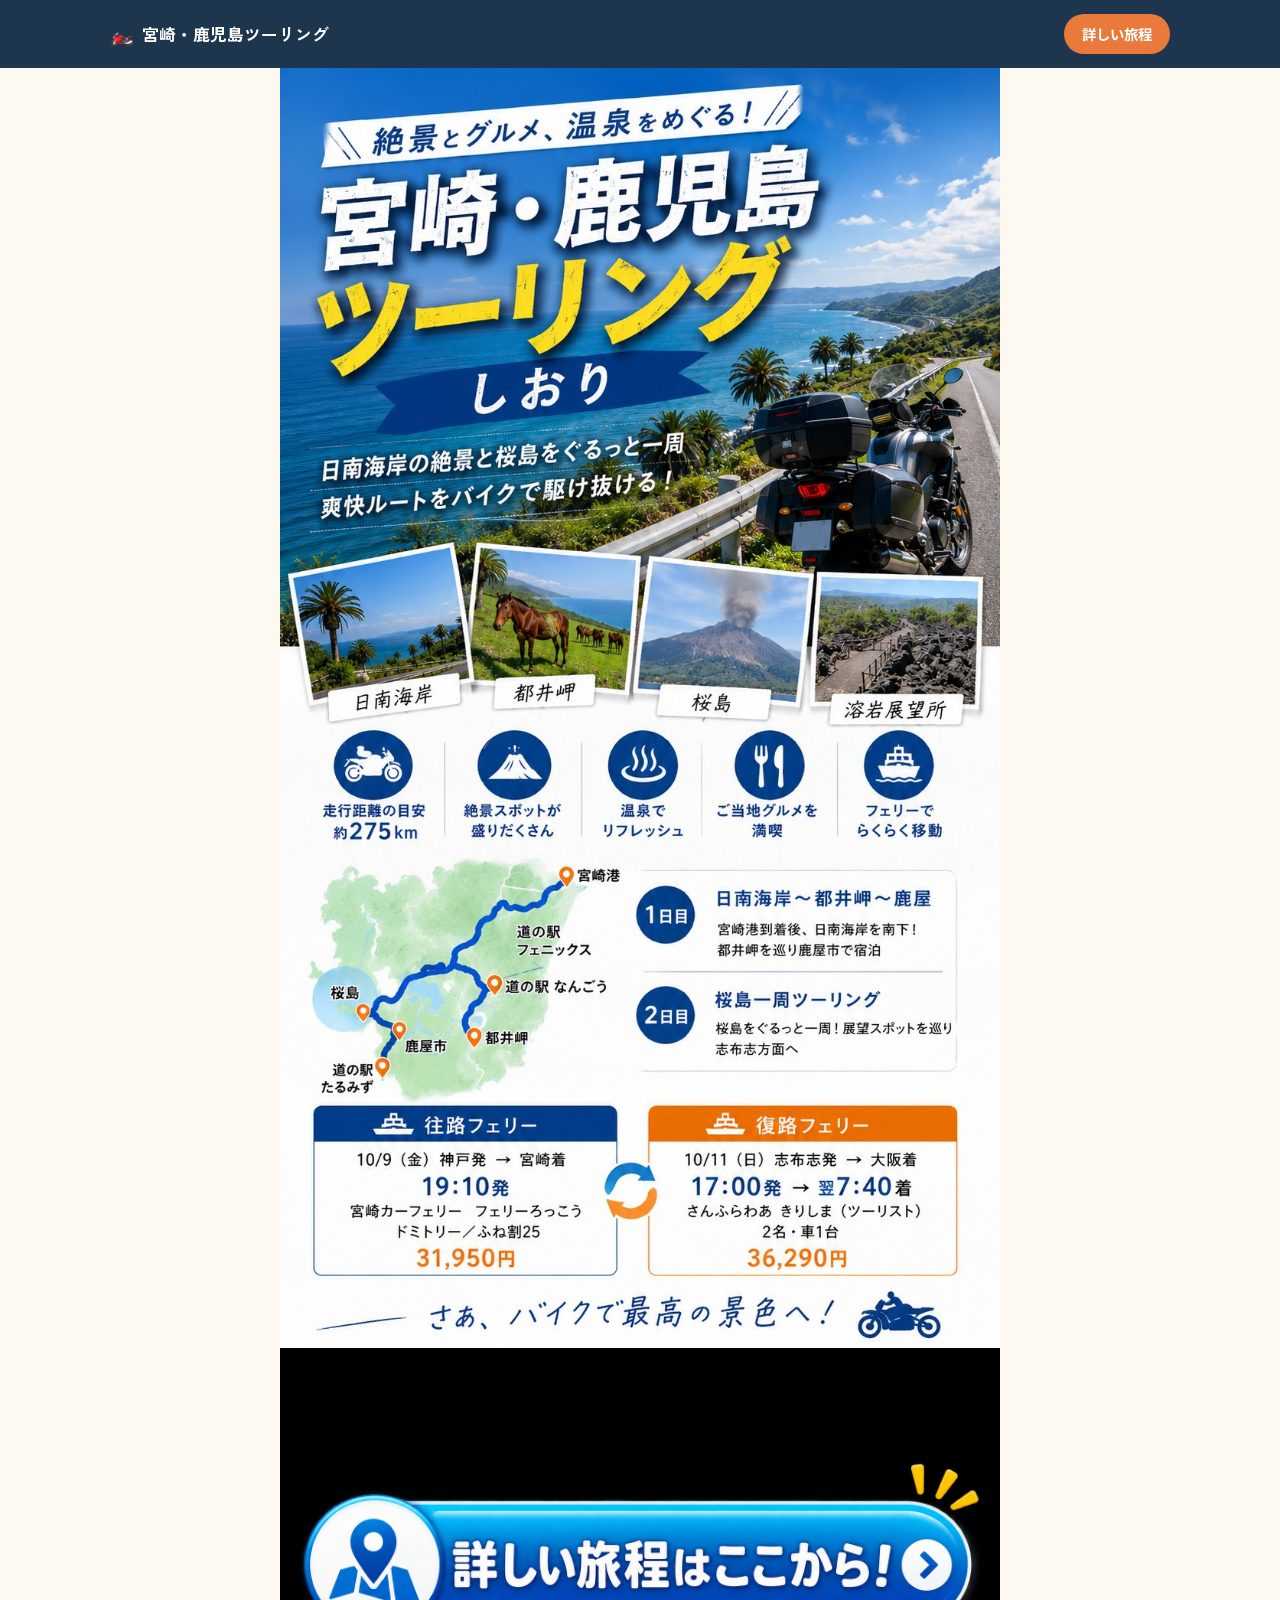
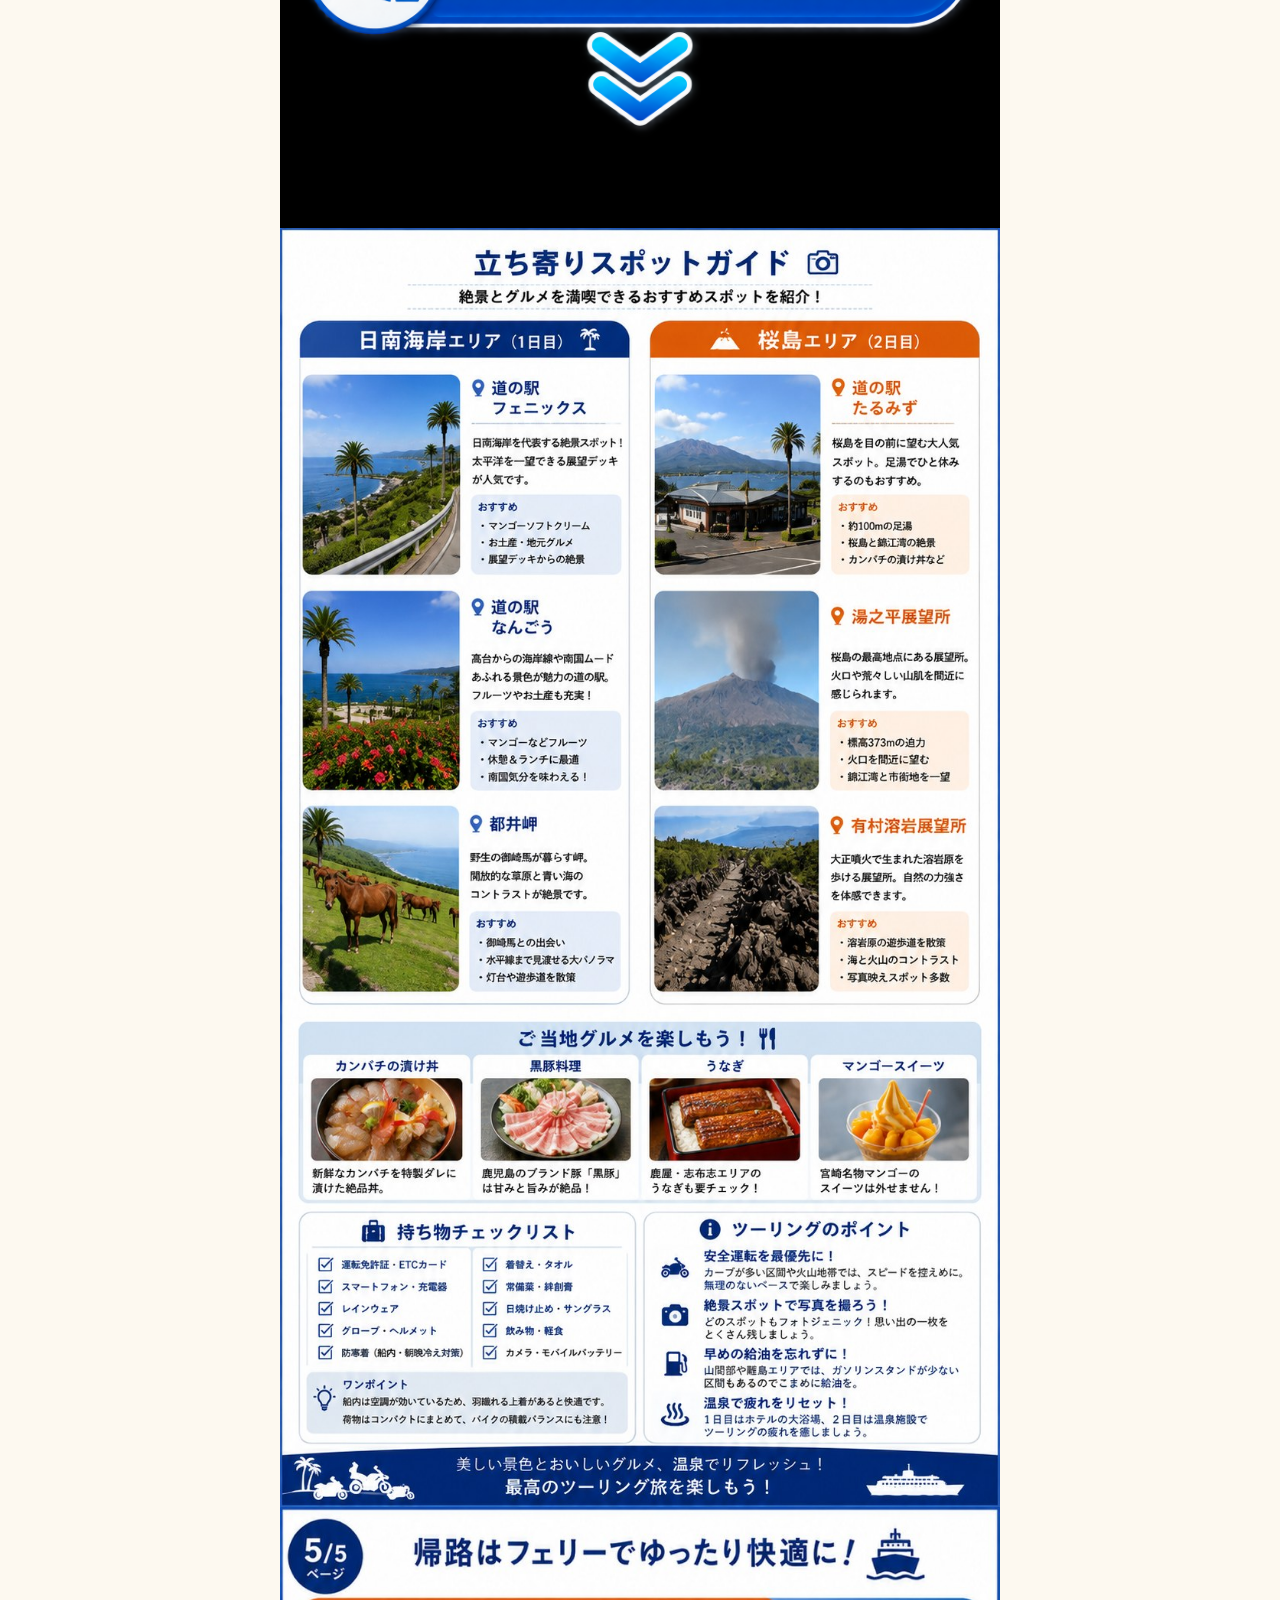
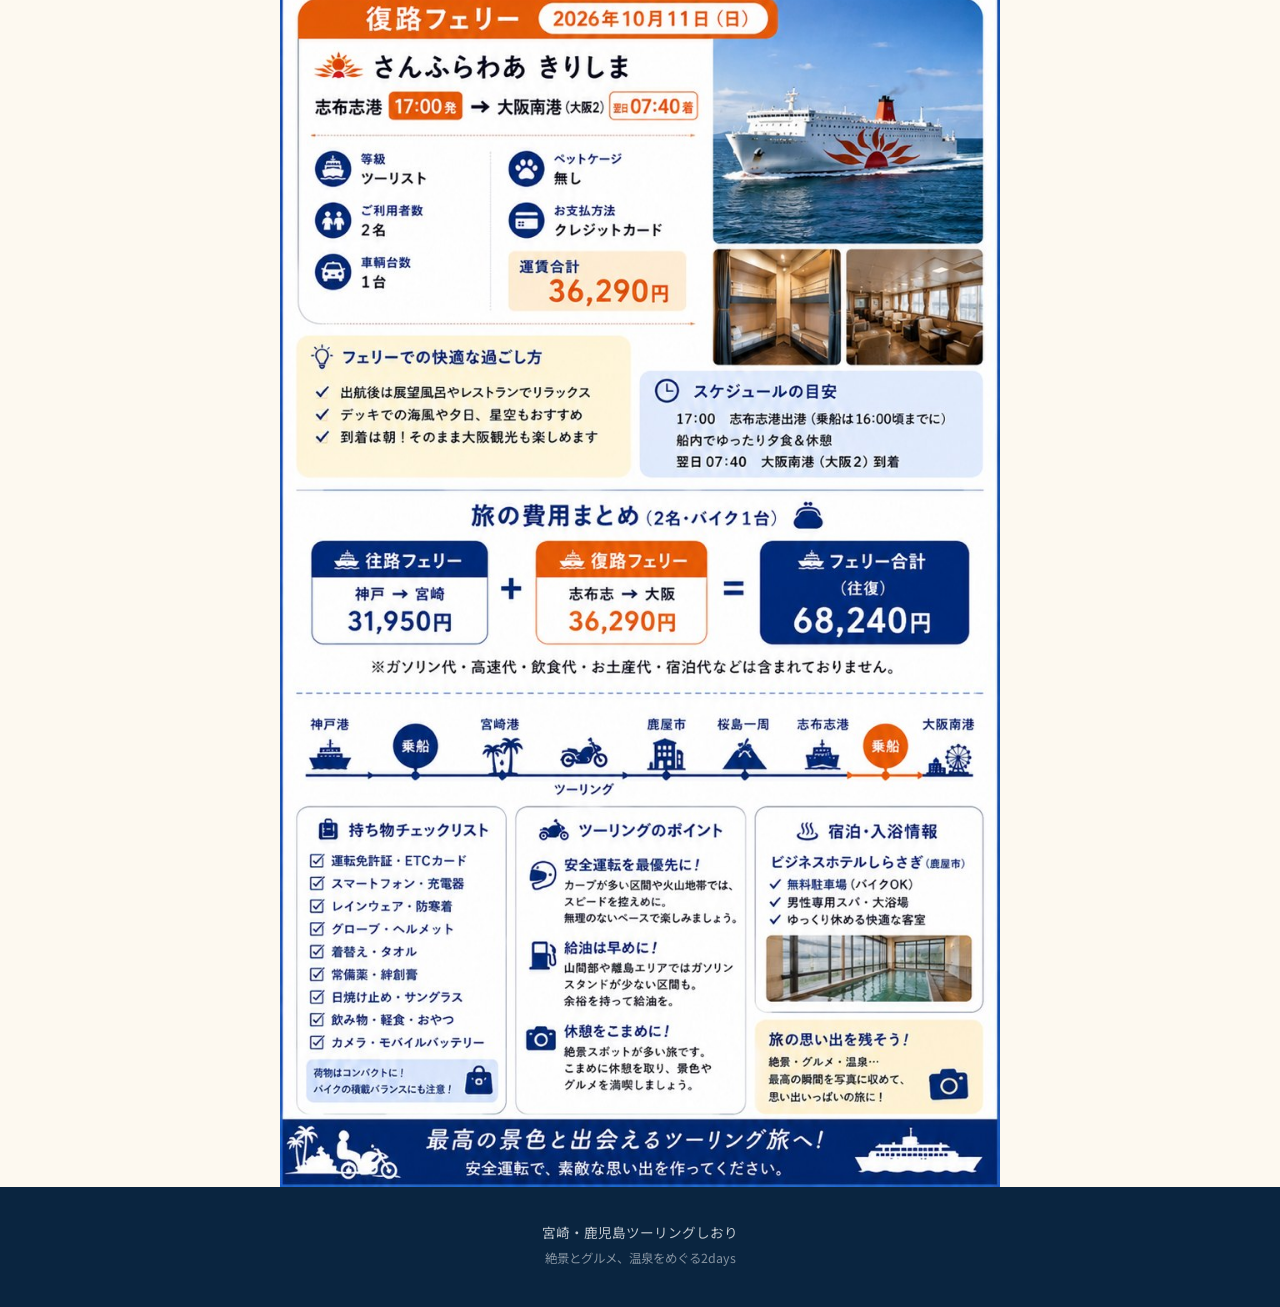
==== index.html @ f326c44a "宮崎・鹿児島ツーリングしおりLPサイトを追加 - index.html: しおり画像をそのまま使用したLPトップ + 詳しい旅程へのCTA - itinerary.html: 1日目/2日目の詳しい旅" ====
<!DOCTYPE html>
<html lang="ja">
<head>
<meta charset="UTF-8">
<meta name="viewport" content="width=device-width, initial-scale=1.0">
<title>宮崎・鹿児島ツーリングしおり｜絶景とグルメ、温泉をめぐる2days</title>
<meta name="description" content="日南海岸の絶景と桜島をぐるっと一周。宮崎・鹿児島バイクツーリングの2日間モデルコースしおり。">
<link href="https://fonts.googleapis.com/css2?family=Zen+Kaku+Gothic+New:wght@500;700;900&family=Noto+Sans+JP:wght@400;500;700&display=swap" rel="stylesheet">
<link rel="stylesheet" href="assets/css/style.css">
</head>
<body>

<header class="site-header" id="top">
  <div class="header-inner">
    <a class="logo" href="#top">
      <span class="logo-icon" aria-hidden="true">🏍️</span>
      宮崎・鹿児島ツーリング
    </a>
    <nav class="main-nav" id="main-nav">
      <a href="itinerary.html">詳しい旅程</a>
    </nav>
  </div>
</header>

<main class="lp-stack">
  <img class="lp-page" src="assets/img/lp-page1-hero.jpg" alt="絶景とグルメ、温泉をめぐる！宮崎・鹿児島ツーリングしおり。日南海岸の絶景と桜島をぐるっと一周、爽快ルートをバイクで駆け抜ける。走行距離の目安約275km、絶景スポット、温泉、ご当地グルメ、フェリー移動。1日目：日南海岸〜都井岬〜鹿屋、2日目：桜島一周ツーリング。往路フェリー10/9神戸発宮崎着、復路フェリー10/11志布志発大阪着。">

  <a class="cta-link" href="itinerary.html" aria-label="詳しい旅程はここから">
    <img class="lp-page cta-img" src="assets/img/cta-button.png" alt="詳しい旅程はここから！">
  </a>

  <img class="lp-page" src="assets/img/lp-page4-spotguide.jpg" alt="立ち寄りスポットガイド。日南海岸エリア（1日目）：道の駅フェニックス、道の駅なんごう、都井岬。桜島エリア（2日目）：道の駅たるみず、湯之平展望所、有村溶岩展望所。ご当地グルメ：カンパチの漬け丼、黒豚料理、うなぎ、マンゴースイーツ。">

  <img class="lp-page" src="assets/img/lp-page5-ferry.jpg" alt="帰路はフェリーでゆったり快適に。復路フェリー：さんふらわあきりしま、志布志港17:00発、大阪南港翌7:40着、運賃36,290円。旅の費用まとめ：往路フェリー31,950円＋復路フェリー36,290円＝フェリー合計68,240円。持ち物チェックリスト、ツーリングのポイント、宿泊・入浴情報。最高の景色と出会えるツーリング旅へ。">
</main>

<footer class="site-footer">
  <p>宮崎・鹿児島ツーリングしおり</p>
  <p class="footer-sub">絶景とグルメ、温泉をめぐる2days</p>
</footer>

<a href="#top" class="to-top" id="to-top" aria-label="ページトップへ戻る">↑</a>

<script src="assets/js/main.js"></script>
</body>
</html>
---- assets/css/style.css ----
/* =========================================================
   宮崎・鹿児島ツーリングしおり — shared styles
   (index.html: image LP / itinerary.html: blog-style detail)
   ========================================================= */

:root {
  --navy: #12395c;
  --navy-dark: #0a2540;
  --blue: #2f6fb0;
  --blue-light: #eaf3fb;
  --orange: #ea7a3c;
  --orange-dark: #d9631f;
  --yellow: #f6d24d;
  --cream: #fdf9f0;
  --white: #ffffff;
  --text: #24303d;
  --text-light: #6b7688;
  --radius: 16px;
  --shadow: 0 10px 30px rgba(18, 57, 92, 0.12);
  --font-display: "Zen Kaku Gothic New", "Noto Sans JP", sans-serif;
  --font-body: "Noto Sans JP", "Zen Kaku Gothic New", sans-serif;
}

* { box-sizing: border-box; }

html { scroll-behavior: smooth; }

body {
  margin: 0;
  font-family: var(--font-body);
  color: var(--text);
  background: var(--cream);
  line-height: 1.7;
  overflow-x: hidden;
}

img, svg { max-width: 100%; display: block; }

a { color: inherit; text-decoration: none; }

ul { margin: 0; padding: 0; list-style: none; }

h1, h2, h3 { font-family: var(--font-display); margin: 0; }

.section-inner {
  max-width: 900px;
  margin: 0 auto;
  padding: 0 20px;
}

/* ---------- Header ---------- */
.site-header {
  position: sticky;
  top: 0;
  z-index: 100;
  background: rgba(10, 37, 64, 0.92);
  backdrop-filter: blur(6px);
  color: var(--white);
}

.header-inner {
  max-width: 1100px;
  margin: 0 auto;
  padding: 14px 20px;
  display: flex;
  align-items: center;
  justify-content: space-between;
}

.logo {
  font-family: var(--font-display);
  font-weight: 700;
  font-size: 1.05rem;
  display: flex;
  align-items: center;
  gap: 8px;
  color: var(--white);
}

.logo-icon { font-size: 1.2rem; }

.main-nav {
  display: flex;
  gap: 24px;
}

.main-nav a {
  font-size: 0.9rem;
  font-weight: 700;
  color: var(--white);
  background: var(--orange);
  padding: 8px 18px;
  border-radius: 999px;
  transition: transform .2s, box-shadow .2s;
}

.main-nav a:hover { transform: translateY(-1px); box-shadow: 0 6px 14px rgba(234,122,60,0.4); }

/* ---------- Image LP stack (index.html) ---------- */
.lp-stack {
  max-width: 720px;
  margin: 0 auto;
  background: var(--navy-dark);
}

.lp-page {
  width: 100%;
  height: auto;
}

.cta-link {
  display: block;
  background: #000;
}

.cta-img {
  transition: transform .2s, filter .2s;
}

.cta-link:hover .cta-img {
  transform: scale(1.015);
  filter: brightness(1.06);
}

/* ---------- Footer ---------- */
.site-footer {
  background: var(--navy-dark);
  color: rgba(255,255,255,0.75);
  text-align: center;
  padding: 34px 20px;
  font-size: 0.85rem;
}

.site-footer p { margin: 0 0 4px; }
.footer-sub { color: rgba(255,255,255,0.5); font-size: 0.78rem; }

/* ---------- To top ---------- */
.to-top {
  position: fixed;
  right: 20px;
  bottom: 20px;
  width: 46px;
  height: 46px;
  background: var(--orange);
  color: var(--white);
  border-radius: 50%;
  display: flex;
  align-items: center;
  justify-content: center;
  font-size: 1.2rem;
  box-shadow: 0 8px 20px rgba(0,0,0,0.25);
  opacity: 0;
  pointer-events: none;
  transition: opacity .25s, transform .25s;
  z-index: 90;
}

.to-top.visible { opacity: 1; pointer-events: auto; }
.to-top:hover { transform: translateY(-3px); }

/* =========================================================
   itinerary.html — blog-style detailed itinerary
   ========================================================= */

.article-head {
  background: linear-gradient(180deg, #0a2540 0%, #14406b 100%);
  color: var(--white);
  padding: 48px 20px 40px;
  text-align: center;
}

.back-link {
  display: inline-flex;
  align-items: center;
  gap: 6px;
  font-size: 0.85rem;
  color: rgba(255,255,255,0.8);
  margin-bottom: 18px;
}

.back-link:hover { color: var(--yellow); }

.article-eyebrow {
  display: inline-block;
  background: var(--white);
  color: var(--navy);
  font-weight: 700;
  font-size: 0.85rem;
  padding: 6px 18px;
  border-radius: 999px;
  margin-bottom: 18px;
}

.article-title {
  font-size: clamp(1.6rem, 5vw, 2.4rem);
  font-weight: 900;
  line-height: 1.4;
  margin-bottom: 14px;
}

.article-title .accent { color: var(--yellow); }

.article-lead {
  max-width: 560px;
  margin: 0 auto;
  color: rgba(255,255,255,0.88);
  font-size: 0.98rem;
}

.toc {
  max-width: 560px;
  margin: -26px auto 0;
  background: var(--white);
  border-radius: var(--radius);
  box-shadow: var(--shadow);
  padding: 18px 24px;
  display: flex;
  gap: 12px;
  position: relative;
  z-index: 2;
}

.toc a {
  flex: 1;
  text-align: center;
  font-weight: 700;
  font-size: 0.9rem;
  color: var(--navy);
  padding: 10px 8px;
  border-radius: 10px;
  background: var(--blue-light);
}

.toc a:nth-child(2) { background: #fdf0e4; color: var(--orange-dark); }
.toc a:hover { filter: brightness(0.97); }

/* Day detail sections */
.day-detail { background: var(--white); padding: 64px 0 56px; }
.day-detail-alt { background: var(--blue-light); }

.day-detail-head {
  display: flex;
  align-items: center;
  gap: 20px;
  margin-bottom: 28px;
}

.day-num {
  flex: 0 0 auto;
  background: var(--navy);
  color: var(--white);
  font-family: var(--font-display);
  font-weight: 900;
  font-size: 1.3rem;
  width: 84px;
  height: 84px;
  border-radius: 50%;
  display: flex;
  align-items: center;
  justify-content: center;
}

.day-num-alt { background: var(--orange); }

.day-detail-head h2 { font-size: clamp(1.3rem, 4vw, 1.8rem); color: var(--navy); }
.day-sub { margin: 6px 0 0; color: var(--text-light); font-size: 0.95rem; }

.stat-bar {
  display: flex;
  flex-wrap: wrap;
  gap: 12px 28px;
  background: var(--navy);
  color: var(--white);
  padding: 14px 22px;
  border-radius: 12px;
  font-size: 0.88rem;
  font-weight: 500;
  margin-bottom: 40px;
}

.stat-bar-alt { background: var(--orange-dark); }

/* Timeline */
.timeline {
  position: relative;
  margin: 0 0 36px;
  padding-left: 0;
}

.tl-item {
  display: grid;
  grid-template-columns: 110px 1fr;
  gap: 20px;
  position: relative;
  padding-bottom: 34px;
}

.tl-item::before {
  content: "";
  position: absolute;
  left: 55px;
  top: 44px;
  bottom: -6px;
  width: 2px;
  background: repeating-linear-gradient(to bottom, var(--blue) 0 6px, transparent 6px 12px);
}

.tl-item:last-child::before { display: none; }

.day-detail-alt .tl-item::before { background: repeating-linear-gradient(to bottom, var(--orange) 0 6px, transparent 6px 12px); }

.tl-marker {
  width: 110px;
  height: 44px;
  border-radius: 999px;
  background: var(--blue);
  color: var(--white);
  font-weight: 700;
  font-size: 0.82rem;
  display: flex;
  flex-direction: column;
  align-items: center;
  justify-content: center;
  line-height: 1.2;
  text-align: center;
  z-index: 1;
}

.tl-marker small { font-weight: 500; font-size: 0.68rem; opacity: 0.9; }

.tl-marker-alt { background: var(--orange); }

.tl-start .tl-marker { background: var(--navy); }
.tl-goal .tl-marker { background: var(--navy-dark); }

.tl-content {
  background: var(--cream);
  border-radius: var(--radius);
  padding: 20px 22px;
}

.day-detail-alt .tl-content { background: var(--white); }

.tl-content h3 {
  font-size: 1.1rem;
  color: var(--navy);
  margin-bottom: 8px;
  display: flex;
  align-items: center;
  gap: 10px;
  flex-wrap: wrap;
}

.tl-content p { margin: 0 0 4px; font-size: 0.92rem; color: var(--text); }

.goal-tag {
  background: var(--orange);
  color: var(--white);
  font-size: 0.68rem;
  font-weight: 700;
  padding: 3px 10px;
  border-radius: 999px;
}

.goal-tag-alt { background: var(--navy); }

.point-box {
  margin-top: 14px;
  background: #fdf3d9;
  border-radius: 12px;
  padding: 14px 18px;
}

.point-box-alt { background: #dceaf7; }

.point-title {
  font-weight: 700;
  font-size: 0.85rem;
  color: var(--navy);
  margin: 0 0 8px !important;
}

.point-box ul { display: flex; flex-direction: column; gap: 5px; }

.point-box li {
  font-size: 0.86rem;
  color: var(--text);
  padding-left: 18px;
  position: relative;
}

.point-box li::before {
  content: "・";
  position: absolute;
  left: 0;
  color: var(--orange-dark);
  font-weight: 700;
}

/* Advice box */
.advice-box {
  background: var(--navy);
  color: var(--white);
  border-radius: var(--radius);
  padding: 22px 26px;
  margin-bottom: 36px;
}

.advice-box p { margin: 0 0 6px; font-weight: 500; font-size: 0.95rem; }
.advice-box p:last-child { margin-bottom: 0; }
.advice-title { font-weight: 700 !important; margin-bottom: 10px !important; font-size: 1rem !important; }

.advice-box-alt { background: var(--orange-dark); }

/* Hotel card */
.hotel-card {
  background: linear-gradient(135deg, #0f3352, #1c4a73);
  color: var(--white);
  border-radius: var(--radius);
  padding: 28px 26px;
  margin-bottom: 30px;
}

.hotel-label {
  display: inline-block;
  background: var(--yellow);
  color: var(--navy);
  font-weight: 700;
  font-size: 0.8rem;
  padding: 4px 14px;
  border-radius: 999px;
  margin-bottom: 12px;
}

.hotel-name { font-size: 1.25rem; margin-bottom: 20px; }

.hotel-features {
  display: grid;
  grid-template-columns: repeat(3, 1fr);
  gap: 20px;
}

.hotel-features li { display: flex; gap: 12px; align-items: flex-start; }

.hf-icon {
  flex: 0 0 auto;
  width: 40px;
  height: 40px;
  background: rgba(255,255,255,0.15);
  border-radius: 50%;
  display: flex;
  align-items: center;
  justify-content: center;
  font-size: 1.1rem;
}

.hotel-features strong { display: block; font-size: 0.92rem; margin-bottom: 4px; }
.hotel-features p { margin: 0; font-size: 0.82rem; color: rgba(255,255,255,0.8); }

/* Food box */
.food-box {
  background: #fdf3d9;
  border-radius: var(--radius);
  padding: 24px 26px;
}

.food-box-alt { background: var(--white); border: 1px solid #dce6f0; }

.food-title { font-weight: 700; color: var(--navy); margin-bottom: 10px; font-size: 1rem; }
.food-box p { margin: 0 0 14px; font-size: 0.92rem; }

.food-tags { display: flex; gap: 10px; flex-wrap: wrap; }

.food-tags span {
  background: var(--orange);
  color: var(--white);
  font-weight: 700;
  font-size: 0.85rem;
  padding: 6px 18px;
  border-radius: 999px;
}

.advice-list { display: flex; flex-direction: column; gap: 8px; }
.advice-list li {
  font-size: 0.9rem;
  padding-left: 18px;
  position: relative;
}
.advice-list li::before {
  content: "✔";
  position: absolute;
  left: 0;
  color: var(--orange-dark);
}

/* Loop info (Day2) */
.loop-info {
  display: flex;
  align-items: center;
  gap: 30px;
  background: var(--white);
  border-radius: var(--radius);
  padding: 26px;
  margin-bottom: 30px;
  flex-wrap: wrap;
  justify-content: center;
}

.loop-svg-wrap { flex: 0 0 auto; width: 200px; }
.loop-svg { width: 100%; }

.loop-circle {
  fill: none;
  stroke: var(--orange);
  stroke-width: 4;
  stroke-dasharray: 2 12;
  stroke-linecap: round;
}

.loop-center-label { font-size: 20px; font-weight: 900; fill: var(--navy); font-family: var(--font-display); }
.loop-center-sub { font-size: 11px; fill: var(--text-light); }

.loop-text { flex: 1 1 220px; }
.loop-heading { font-weight: 700; color: var(--navy); font-size: 1.05rem; margin: 0 0 8px; }
.loop-text p:last-child { margin: 0; color: var(--text-light); font-size: 0.9rem; }

.article-foot-cta {
  text-align: center;
  padding: 48px 20px;
  background: var(--navy-dark);
}

.article-foot-cta a {
  display: inline-block;
  background: var(--orange);
  color: var(--white);
  font-weight: 700;
  padding: 14px 34px;
  border-radius: 999px;
  font-size: 0.95rem;
}

.article-foot-cta a:hover { filter: brightness(1.06); }

/* =========================================================
   Responsive
   ========================================================= */
@media (max-width: 720px) {
  .hotel-features { grid-template-columns: 1fr; }
  .toc { flex-direction: column; margin: -20px 16px 0; }

  .tl-item { grid-template-columns: 90px 1fr; gap: 12px; }
  .tl-marker { width: 90px; height: 40px; font-size: 0.74rem; }
  .tl-item::before { left: 45px; }

  .day-detail-head { align-items: flex-start; }
  .day-num { width: 64px; height: 64px; font-size: 1rem; }
}

@media (max-width: 480px) {
  .stat-bar { flex-direction: column; gap: 8px; }
}
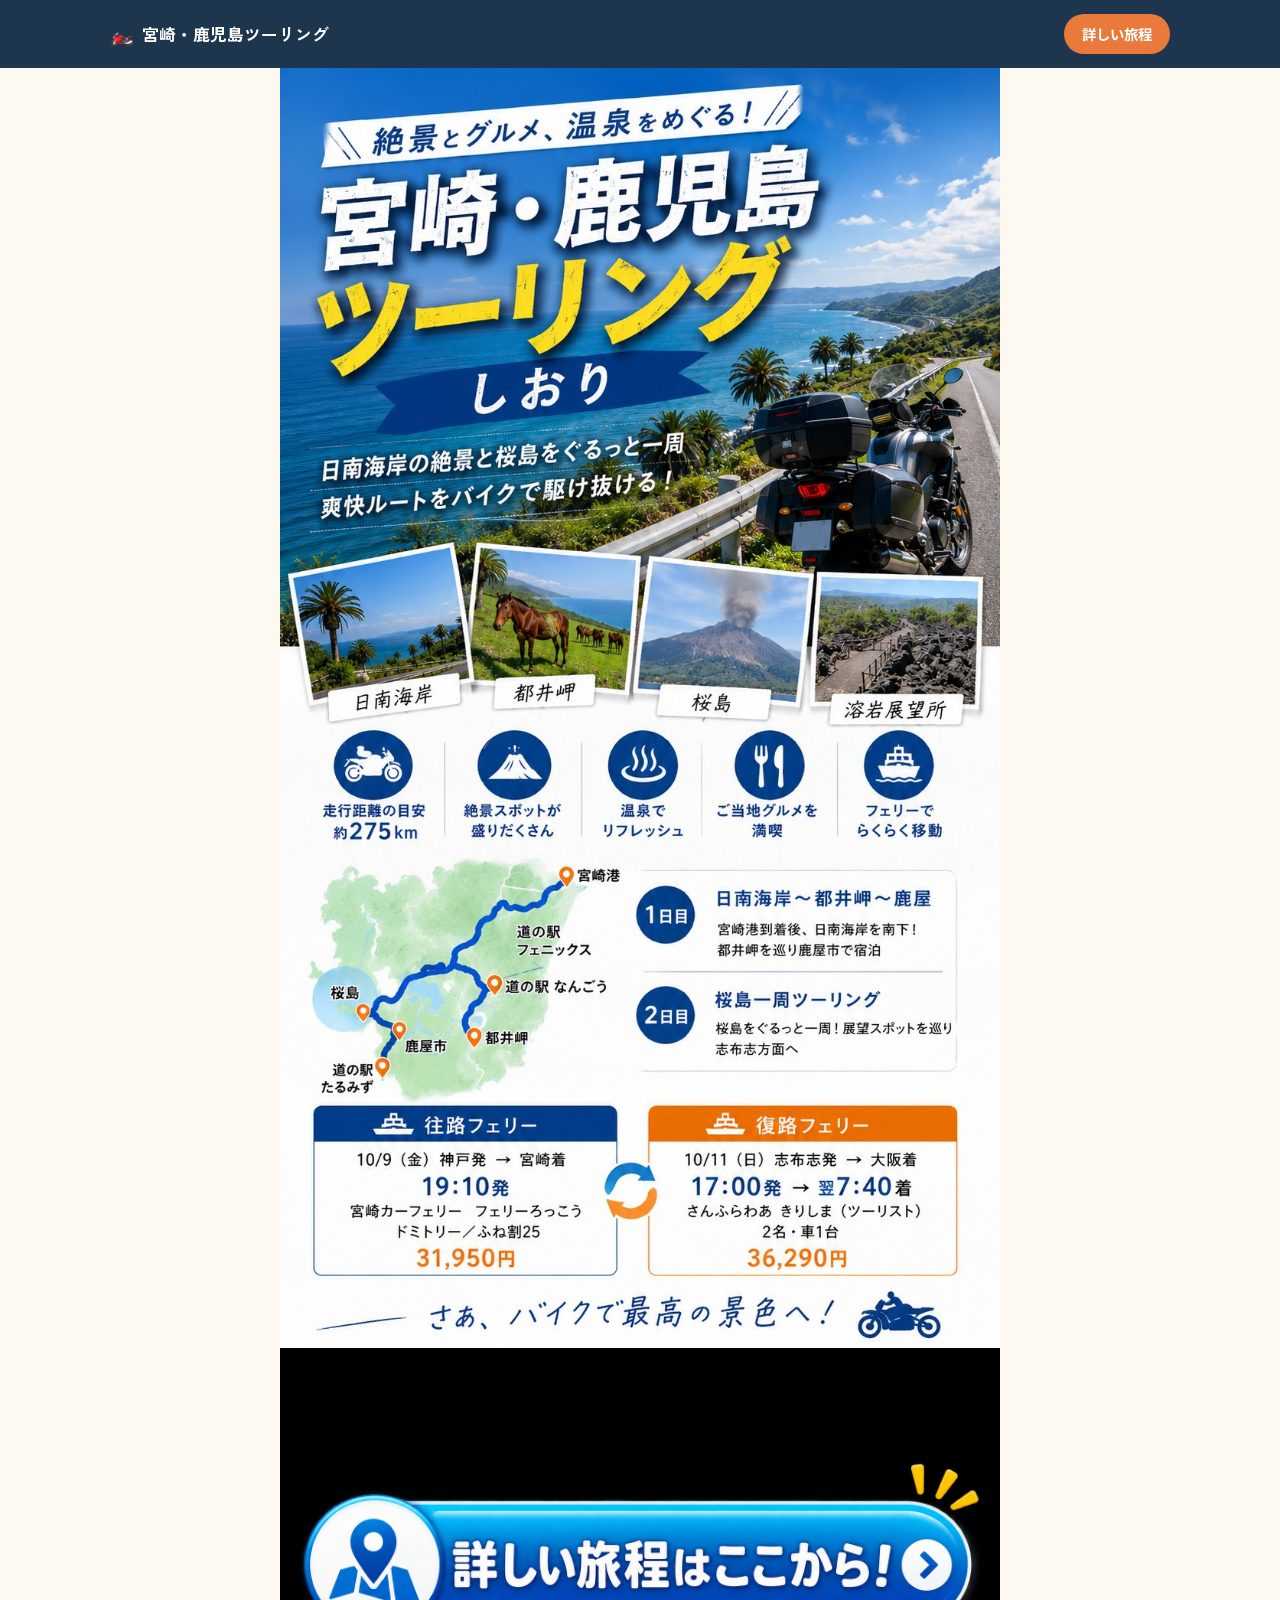
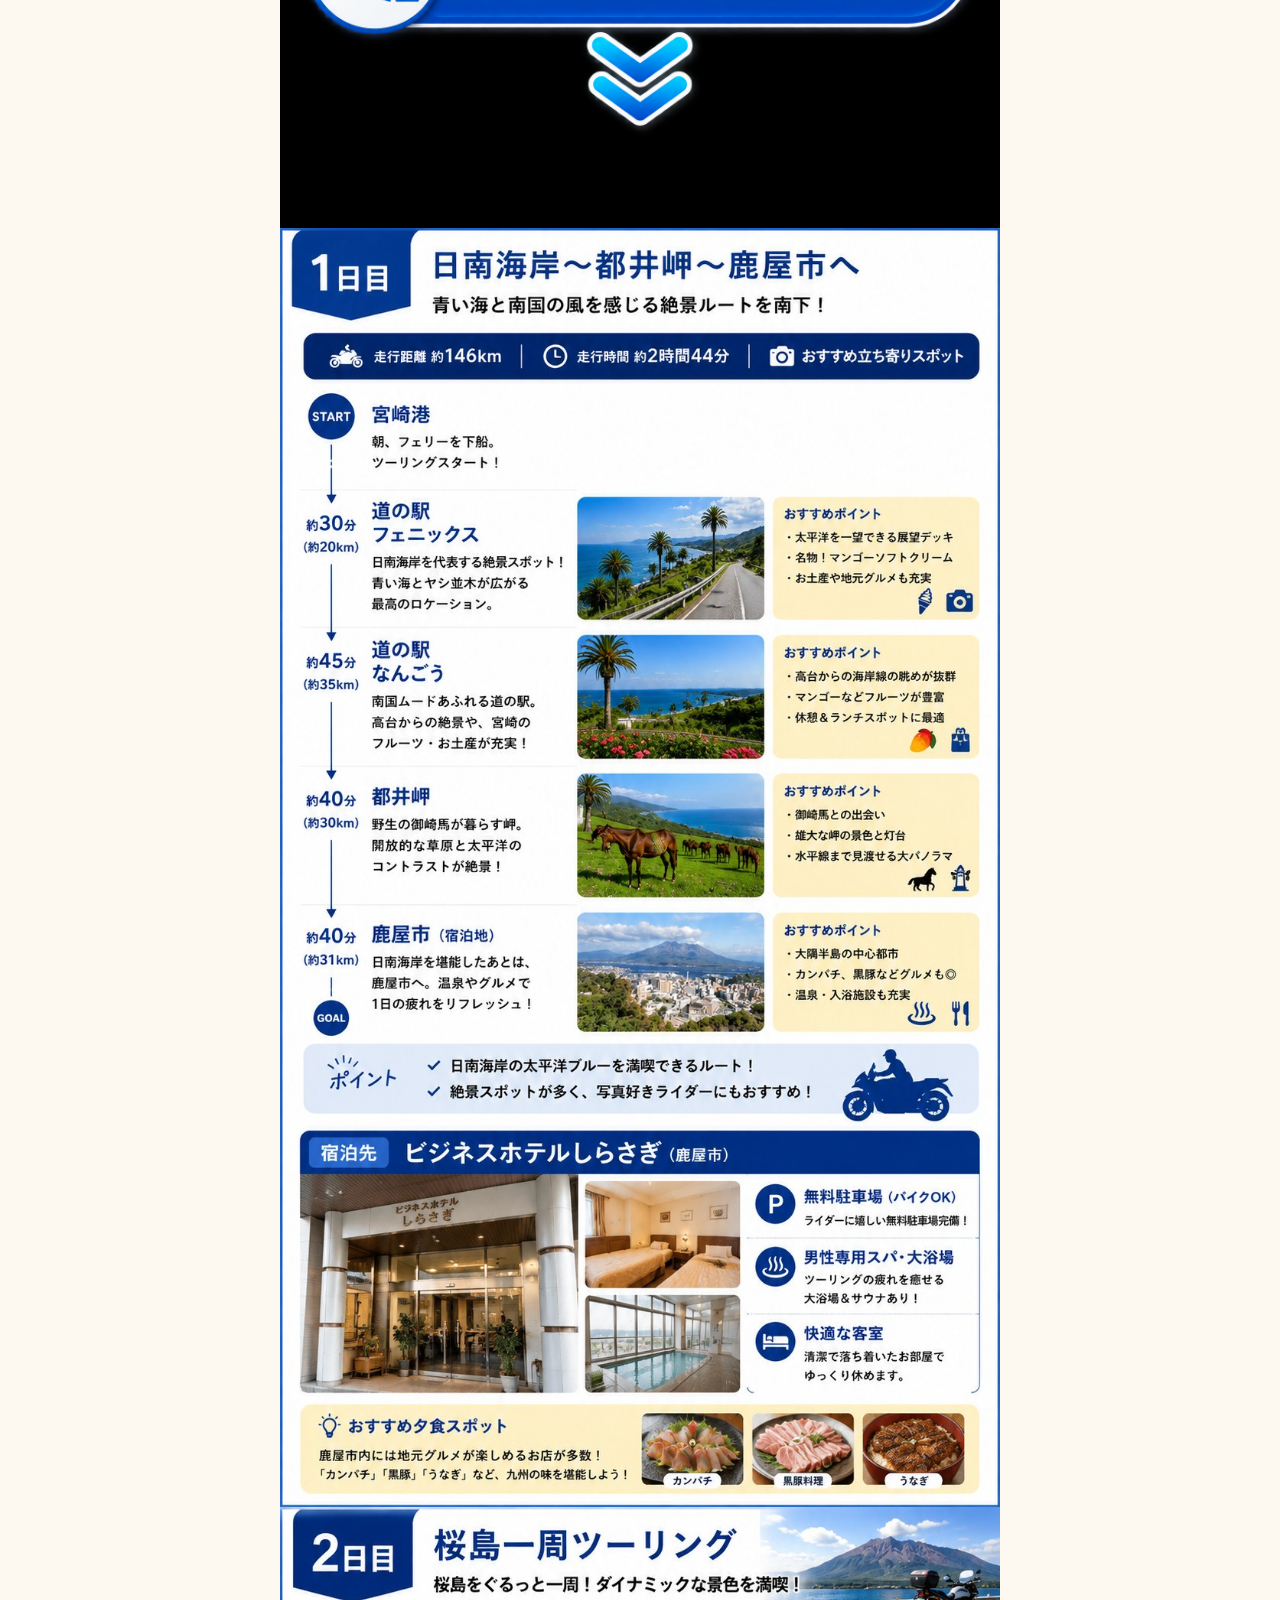
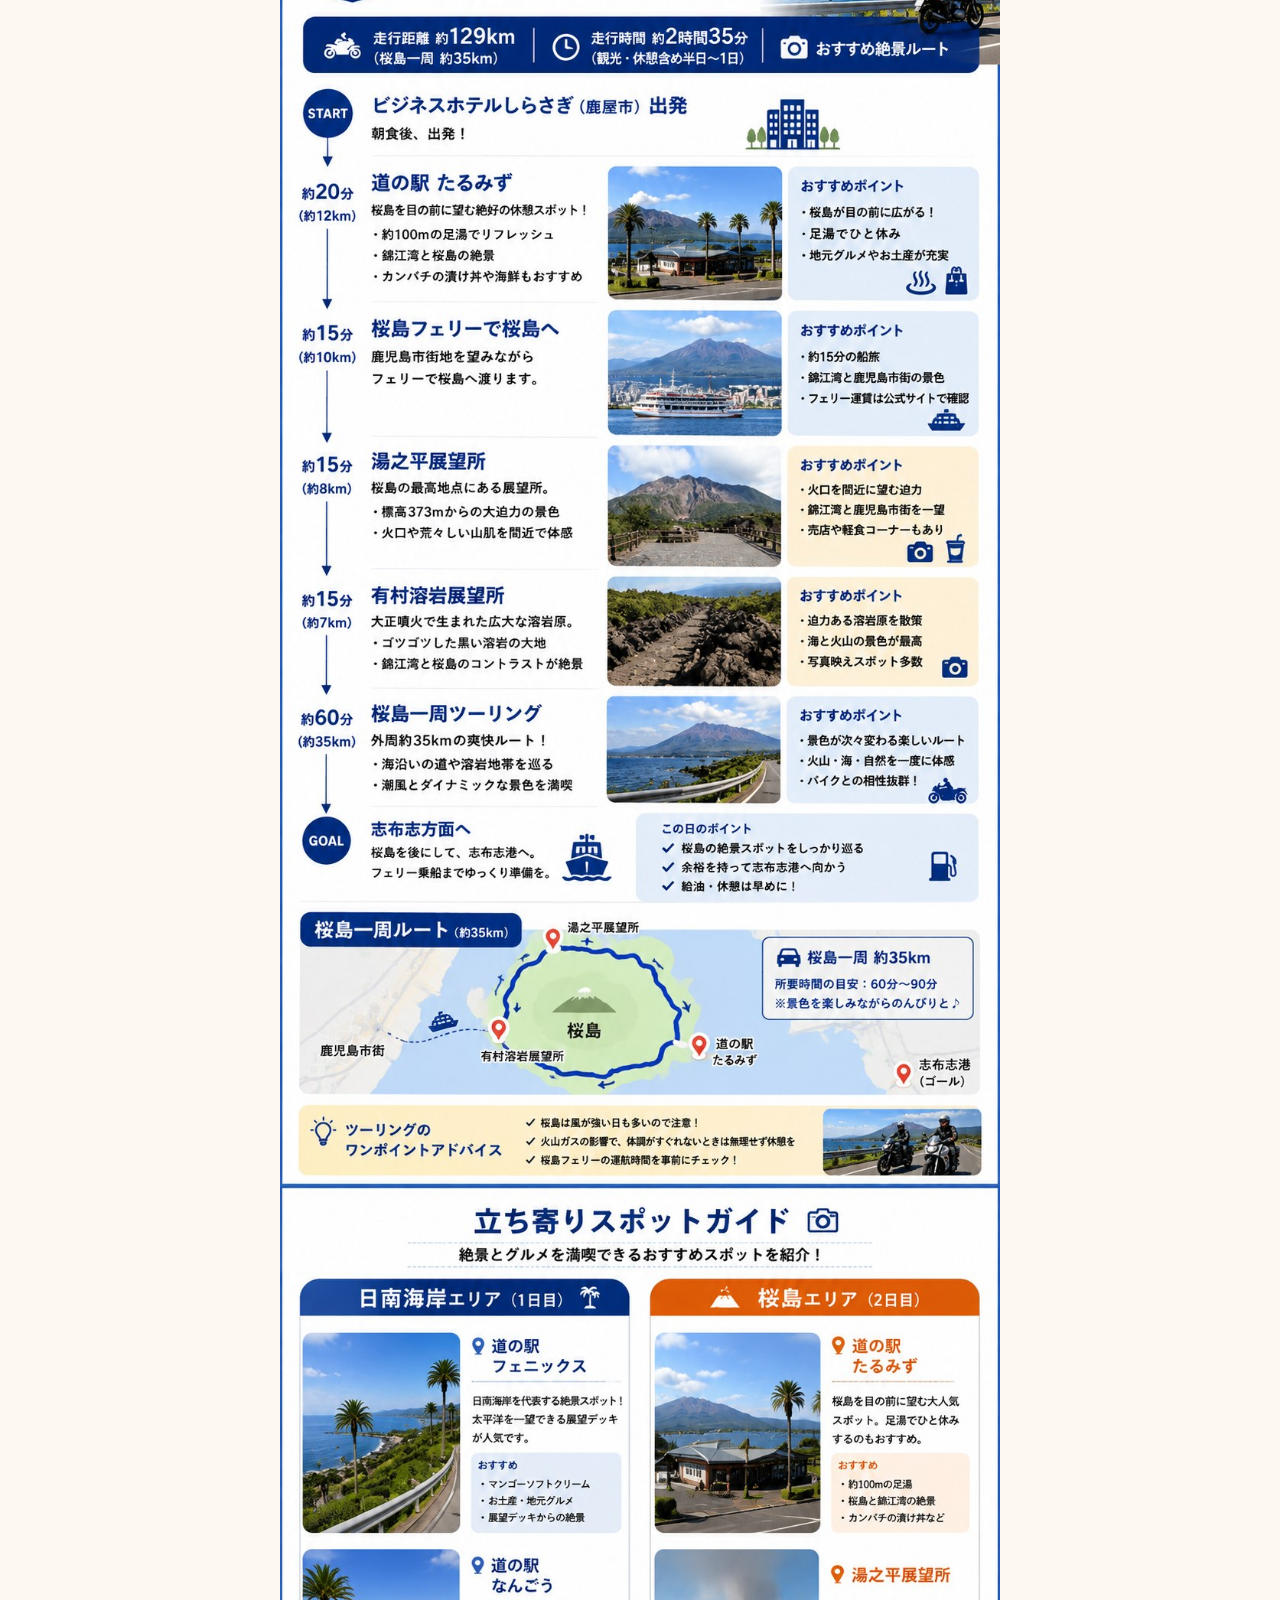
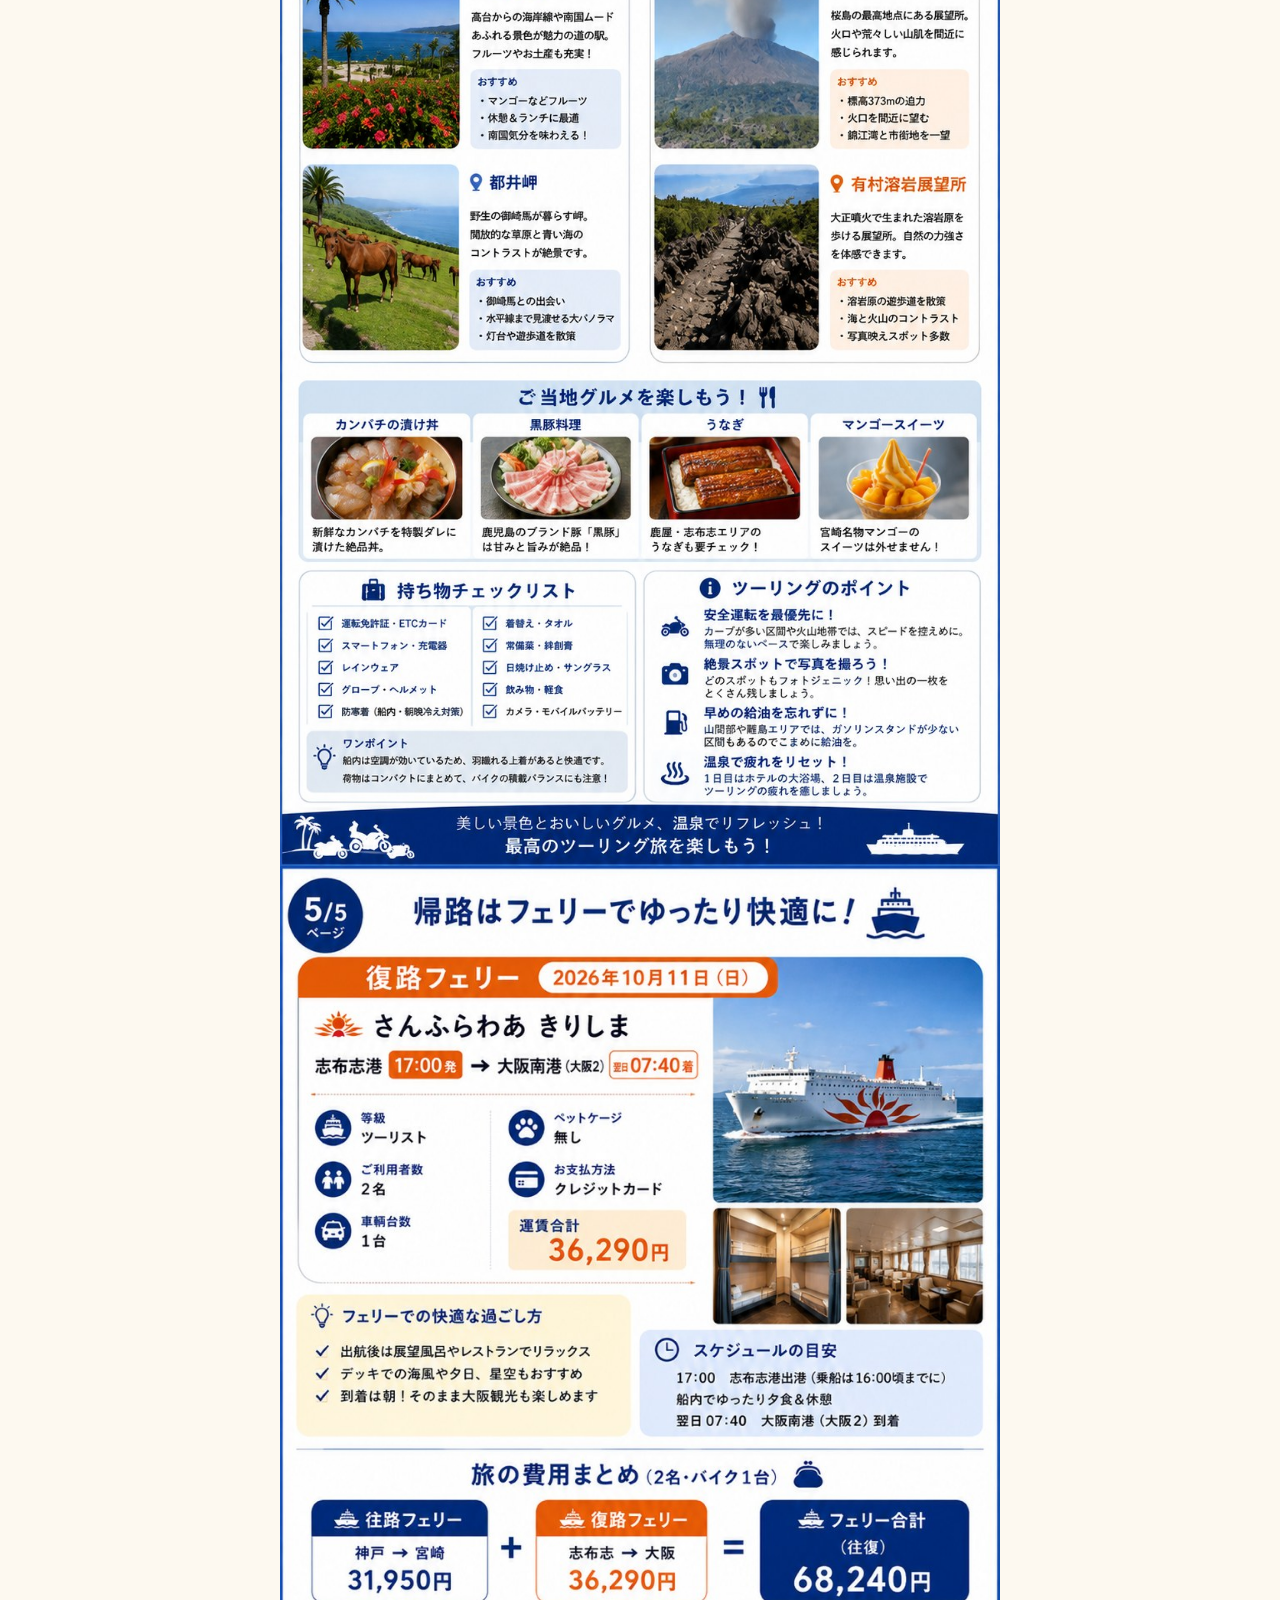
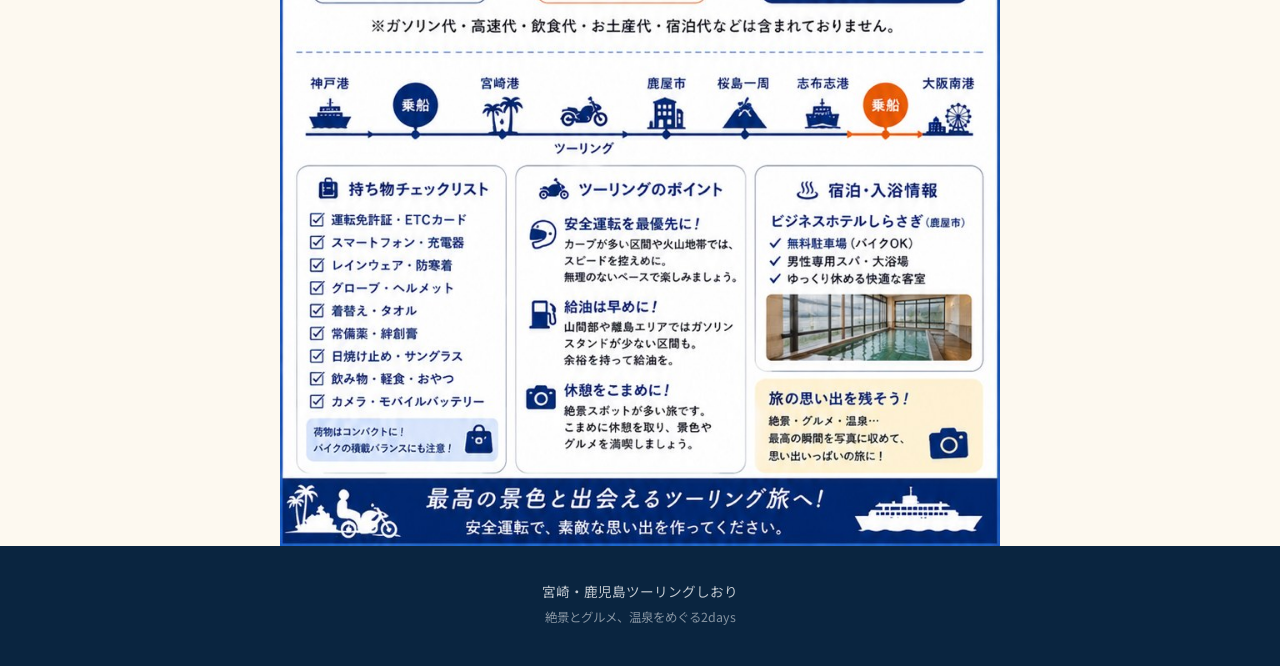
==== commit 15939bf2: "LPに1日目・2日目のしおり画像を追加（全5ページ構成に修正） しおりは5ページ構成のため、index.htmlに1日目/2日目の詳細画像 （page2, page3）を追加し、表紙→CTAボタン→1" ====
--- a/index.html
+++ b/index.html
@@ -29,6 +29,10 @@
     <img class="lp-page cta-img" src="assets/img/cta-button.png" alt="詳しい旅程はここから！">
   </a>
 
+  <img class="lp-page" src="assets/img/lp-page2-day1.jpg" alt="1日目：日南海岸〜都井岬〜鹿屋市へ。走行距離約146km、走行時間約2時間44分。宮崎港スタート→道の駅フェニックス→道の駅なんごう→都井岬→鹿屋市（宿泊地）ゴール。宿泊先：ビジネスホテルしらさぎ（鹿屋市）。無料駐車場、男性専用スパ・大浴場、快適な客室。おすすめ夕食スポット：カンパチ、黒豚料理、うなぎ。">
+
+  <img class="lp-page" src="assets/img/lp-page3-day2.jpg" alt="2日目：桜島一周ツーリング。走行距離約129km（桜島一周約35km）、走行時間約2時間35分。ビジネスホテルしらさぎ出発→道の駅たるみず→桜島フェリーで桜島へ→湯之平展望所→有村溶岩展望所→桜島一周ツーリング→志布志方面へゴール。桜島一周ルート約35km、所要時間の目安60分〜90分。ツーリングのワンポイントアドバイス。">
+
   <img class="lp-page" src="assets/img/lp-page4-spotguide.jpg" alt="立ち寄りスポットガイド。日南海岸エリア（1日目）：道の駅フェニックス、道の駅なんごう、都井岬。桜島エリア（2日目）：道の駅たるみず、湯之平展望所、有村溶岩展望所。ご当地グルメ：カンパチの漬け丼、黒豚料理、うなぎ、マンゴースイーツ。">
 
   <img class="lp-page" src="assets/img/lp-page5-ferry.jpg" alt="帰路はフェリーでゆったり快適に。復路フェリー：さんふらわあきりしま、志布志港17:00発、大阪南港翌7:40着、運賃36,290円。旅の費用まとめ：往路フェリー31,950円＋復路フェリー36,290円＝フェリー合計68,240円。持ち物チェックリスト、ツーリングのポイント、宿泊・入浴情報。最高の景色と出会えるツーリング旅へ。">
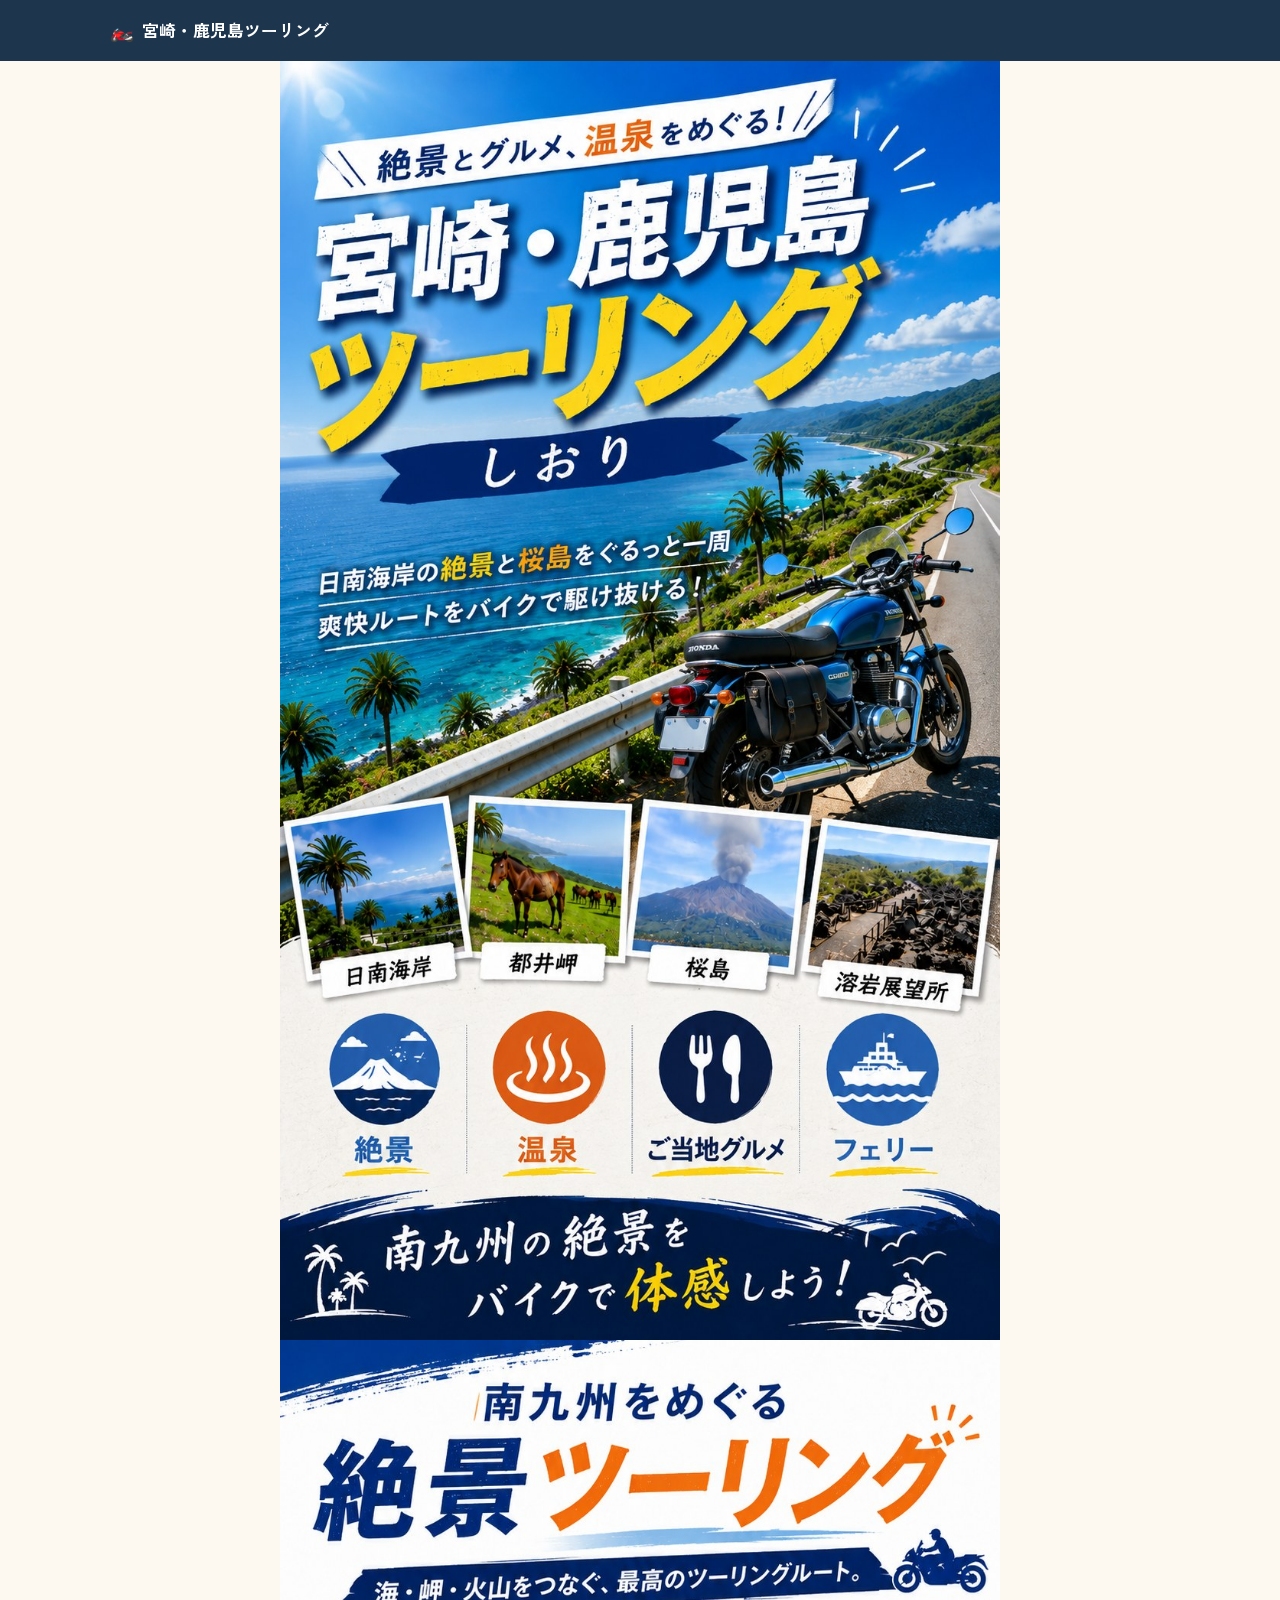
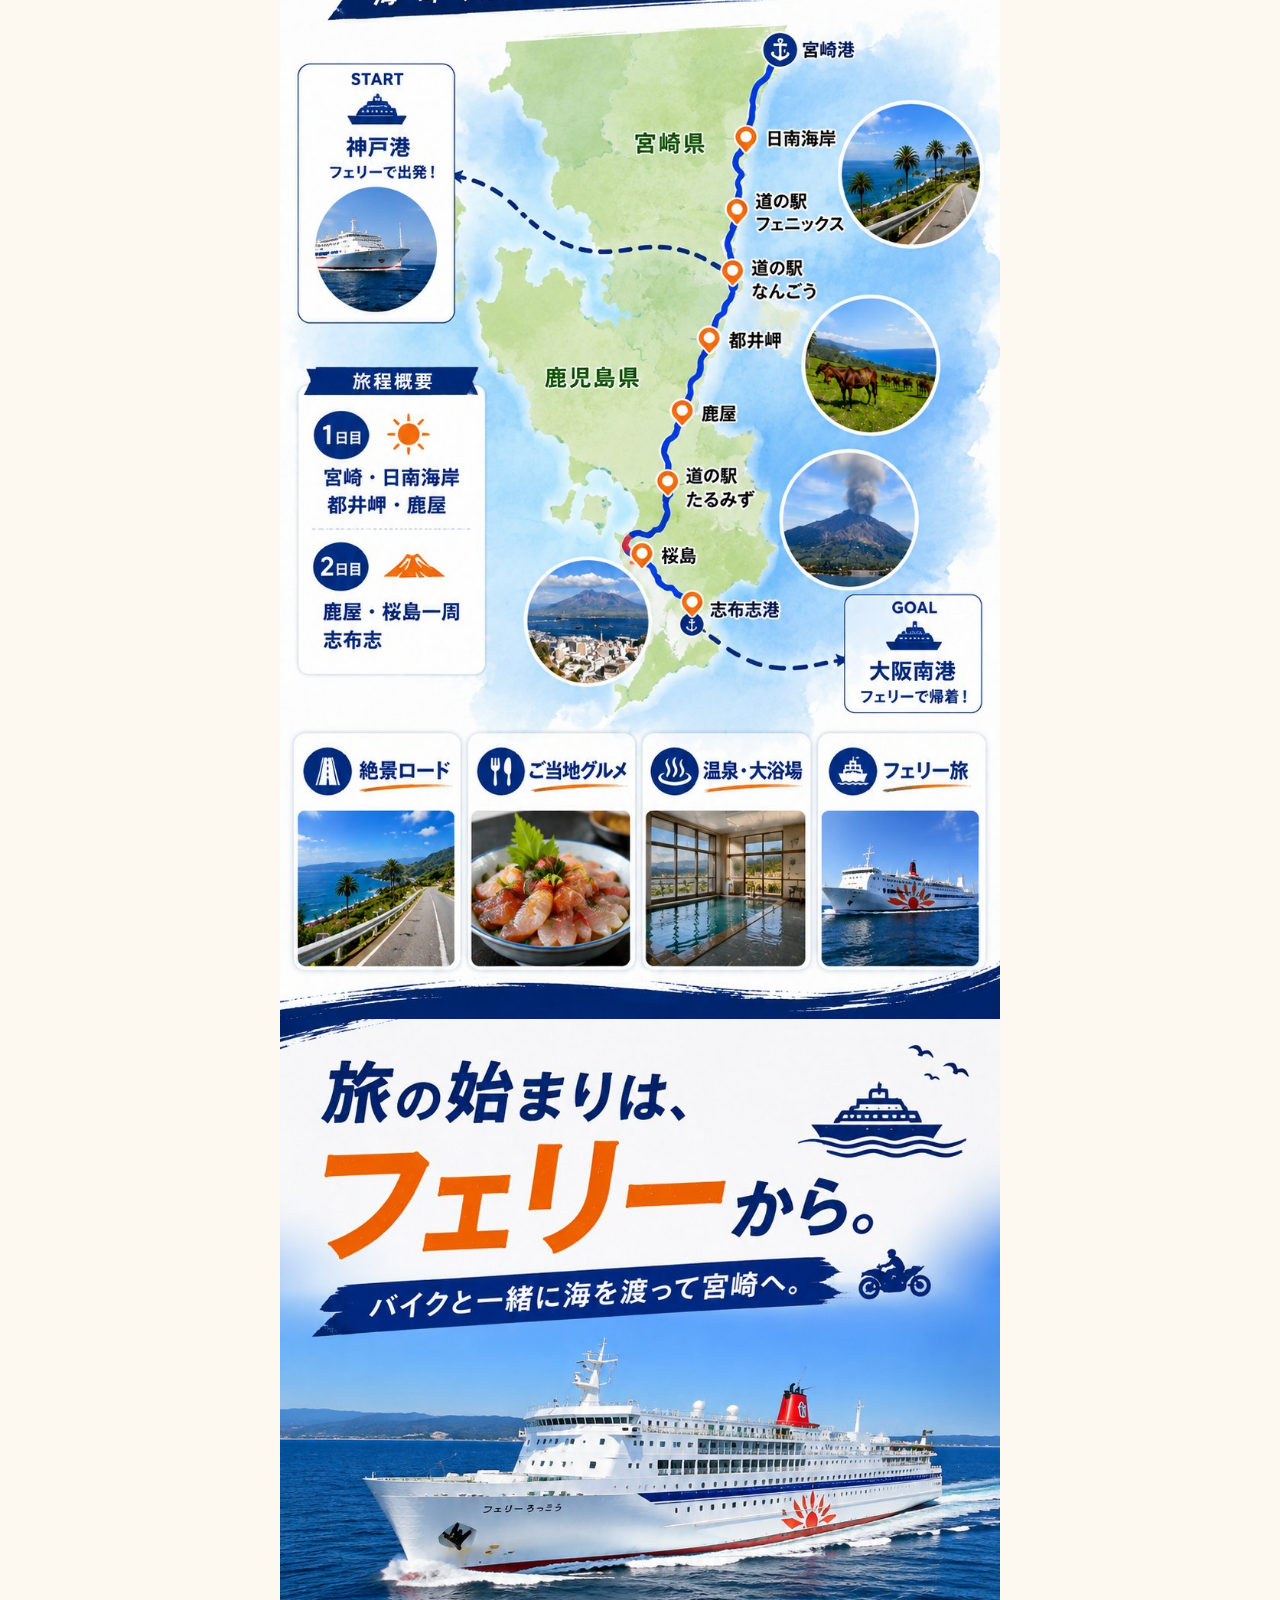
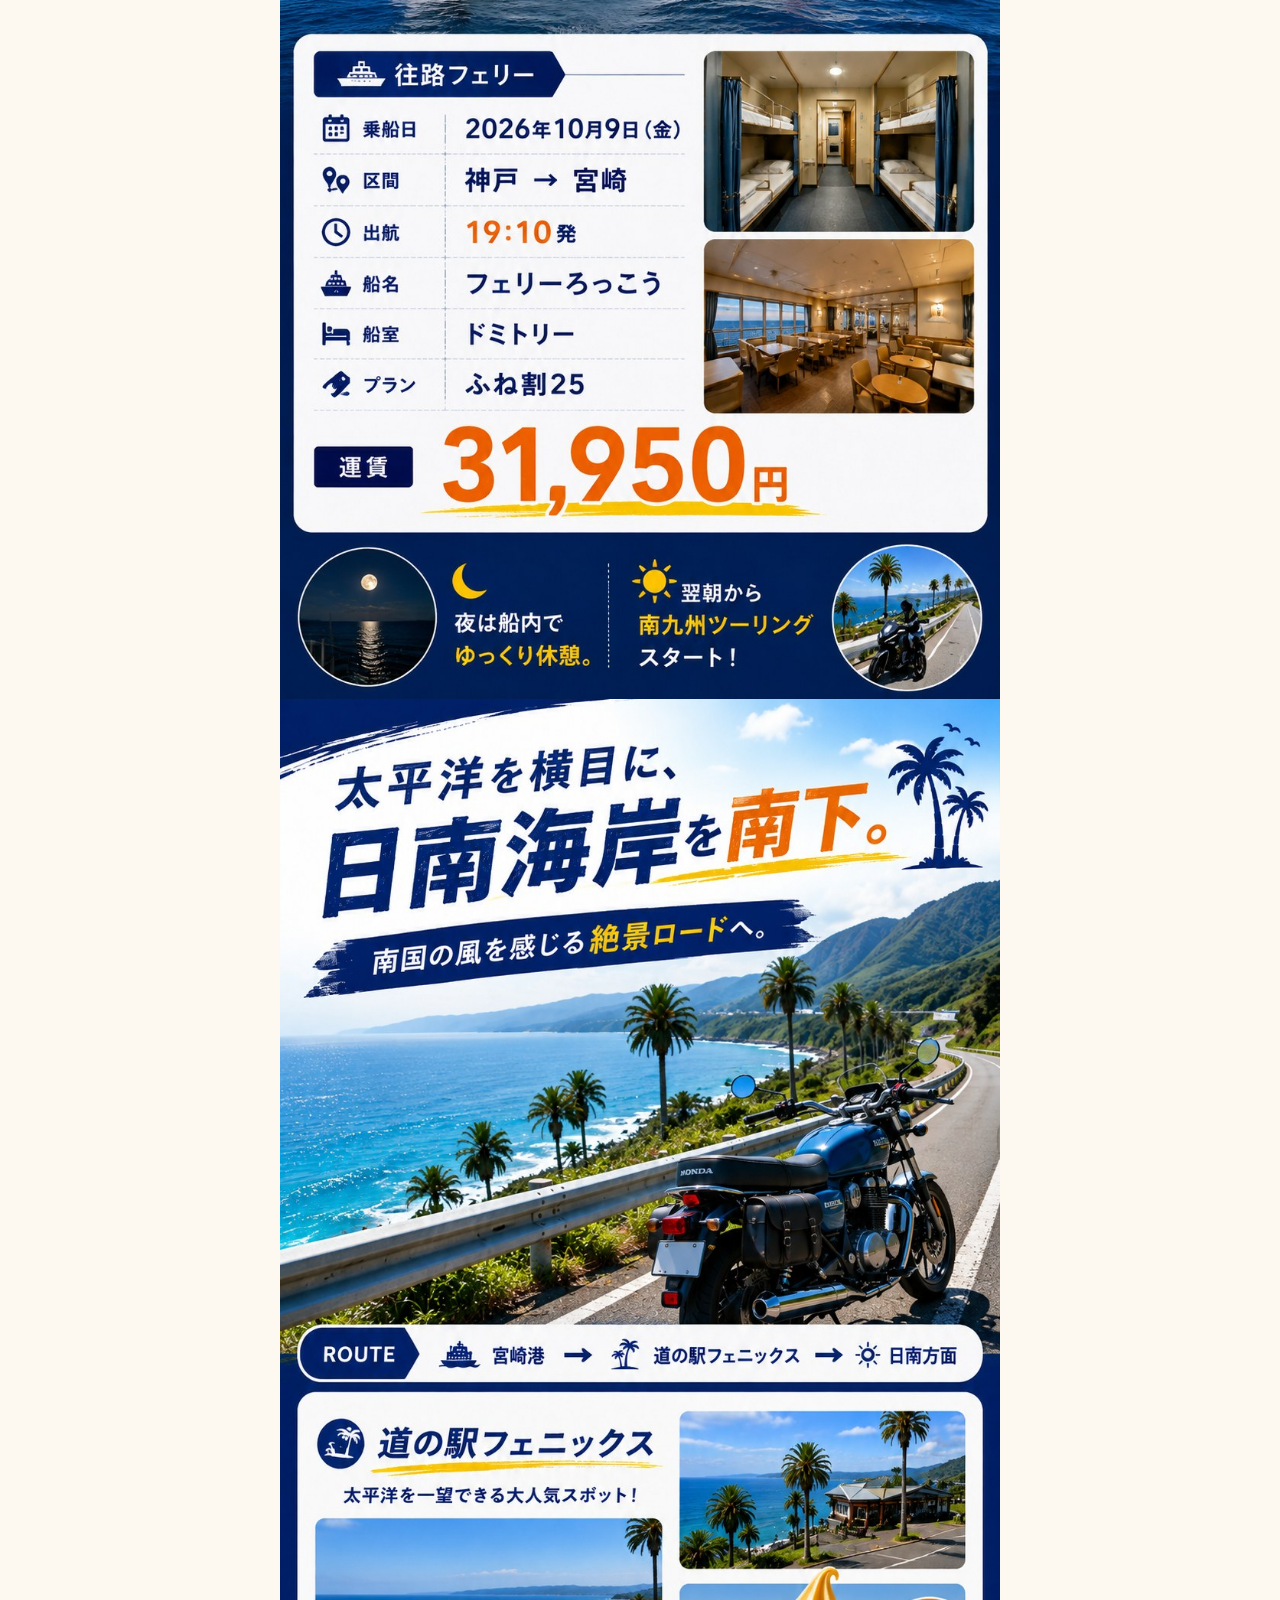
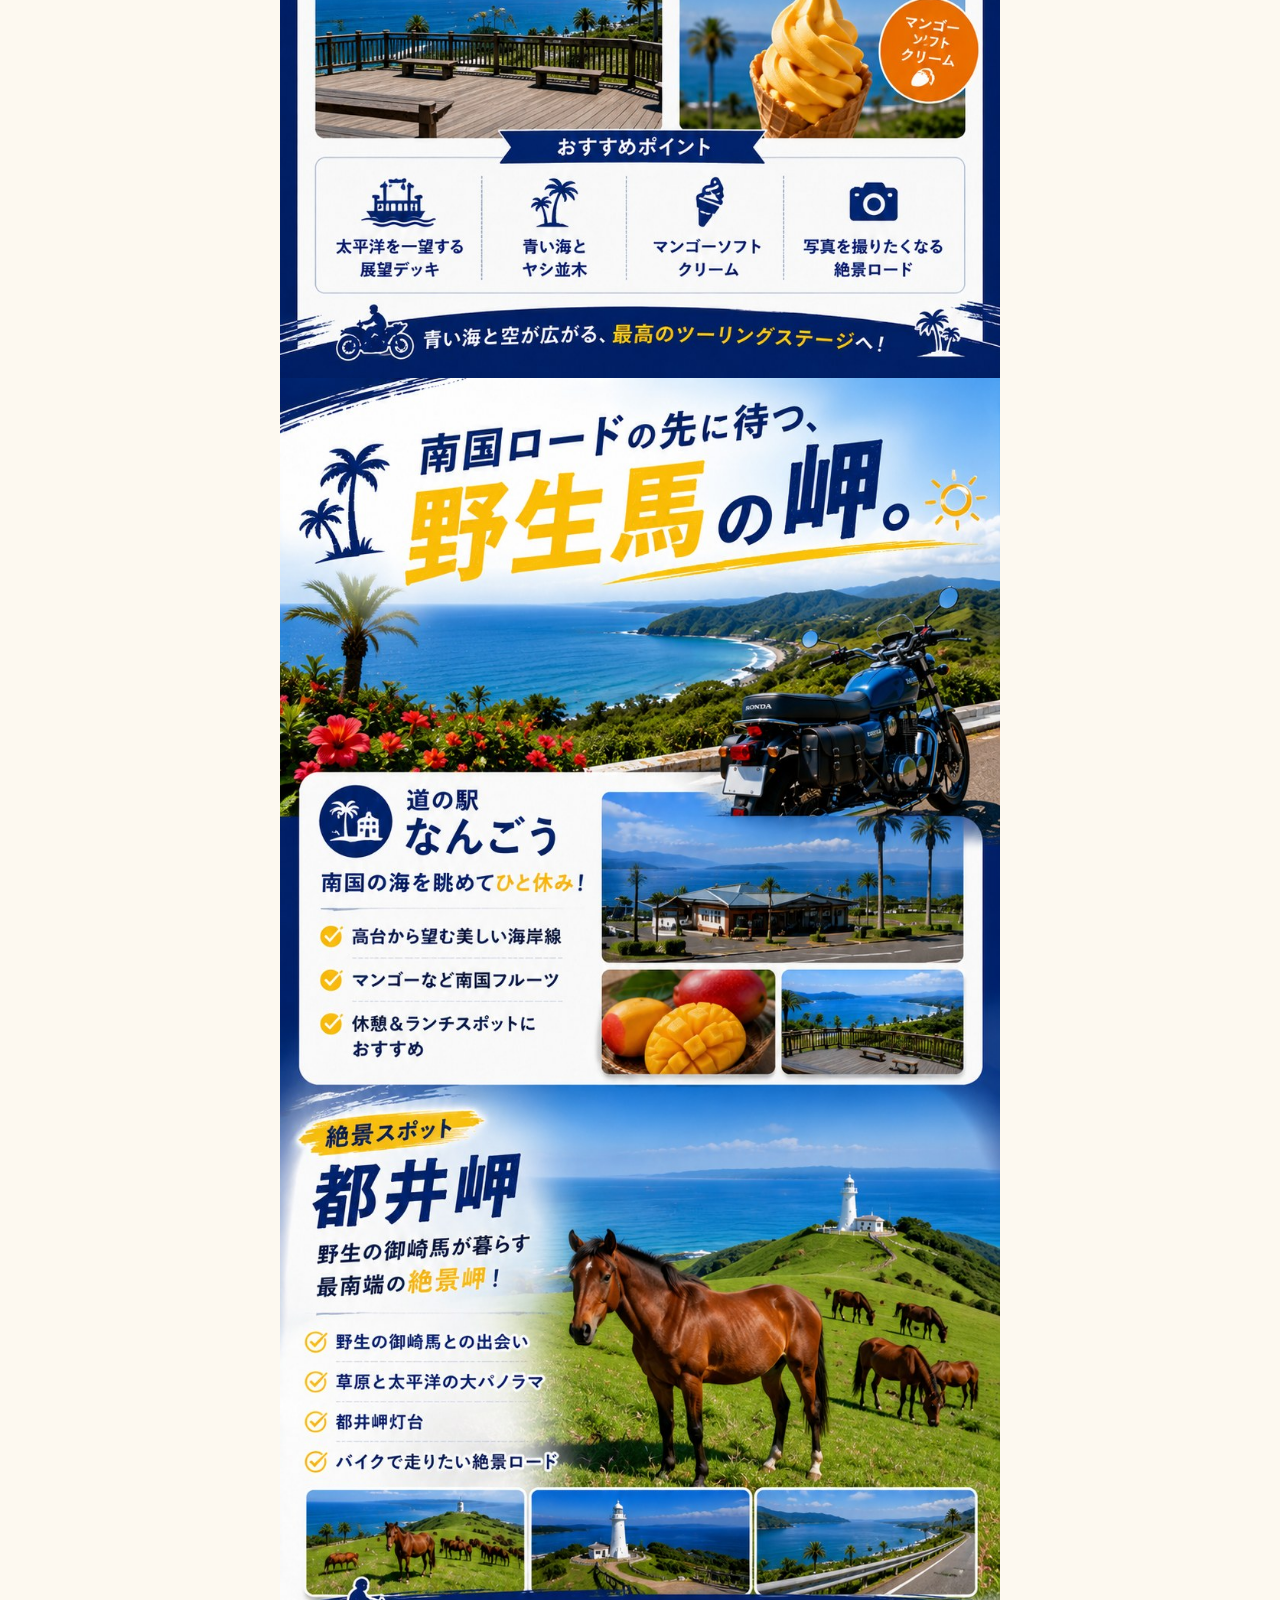
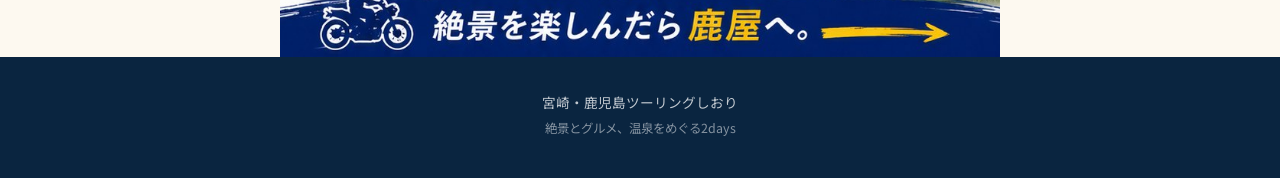
==== commit e29b5cc3: "LPを全10ページ構成の新デザインに刷新（1〜5ページ目） 新しいしおりデザイン（全10ページ予定）の1〜5ページ目を反映。 旧デザインの画像・CTAボタンを新しい表紙/ルートマップ/往路フェリー/ " ====
--- a/index.html
+++ b/index.html
@@ -16,26 +16,19 @@
       <span class="logo-icon" aria-hidden="true">🏍️</span>
       宮崎・鹿児島ツーリング
     </a>
-    <nav class="main-nav" id="main-nav">
-      <a href="itinerary.html">詳しい旅程</a>
-    </nav>
   </div>
 </header>
 
 <main class="lp-stack">
-  <img class="lp-page" src="assets/img/lp-page1-hero.jpg" alt="絶景とグルメ、温泉をめぐる！宮崎・鹿児島ツーリングしおり。日南海岸の絶景と桜島をぐるっと一周、爽快ルートをバイクで駆け抜ける。走行距離の目安約275km、絶景スポット、温泉、ご当地グルメ、フェリー移動。1日目：日南海岸〜都井岬〜鹿屋、2日目：桜島一周ツーリング。往路フェリー10/9神戸発宮崎着、復路フェリー10/11志布志発大阪着。">
+  <img class="lp-page" src="assets/img/lp-page01.jpg" alt="絶景とグルメ、温泉をめぐる！宮崎・鹿児島ツーリングしおり。日南海岸の絶景と桜島をぐるっと一周、爽快ルートをバイクで駆け抜ける。日南海岸、都井岬、桜島、溶岩展望所。絶景・温泉・ご当地グルメ・フェリー。南九州の絶景をバイクで体感しよう！">
 
-  <a class="cta-link" href="itinerary.html" aria-label="詳しい旅程はここから">
-    <img class="lp-page cta-img" src="assets/img/cta-button.png" alt="詳しい旅程はここから！">
-  </a>
+  <img class="lp-page" src="assets/img/lp-page02.jpg" alt="南九州をめぐる絶景ツーリング。海・岬・火山をつなぐ、最高のツーリングルート。神戸港からフェリーで出発し、宮崎港→日南海岸→道の駅フェニックス→道の駅なんごう→都井岬→鹿屋→道の駅たるみず→桜島→志布志港→大阪南港へ。旅程概要：1日目は宮崎・日南海岸・都井岬・鹿屋、2日目は鹿屋・桜島一周・志布志。絶景ロード、ご当地グルメ、温泉・大浴場、フェリー旅。">
 
-  <img class="lp-page" src="assets/img/lp-page2-day1.jpg" alt="1日目：日南海岸〜都井岬〜鹿屋市へ。走行距離約146km、走行時間約2時間44分。宮崎港スタート→道の駅フェニックス→道の駅なんごう→都井岬→鹿屋市（宿泊地）ゴール。宿泊先：ビジネスホテルしらさぎ（鹿屋市）。無料駐車場、男性専用スパ・大浴場、快適な客室。おすすめ夕食スポット：カンパチ、黒豚料理、うなぎ。">
+  <img class="lp-page" src="assets/img/lp-page03.jpg" alt="旅の始まりは、フェリーから。バイクと一緒に海を渡って宮崎へ。往路フェリー：乗船日2026年10月9日（金）、区間 神戸→宮崎、出航19:10発、船名 フェリーろっこう、船室ドミトリー、プラン ふね割25、運賃31,950円。夜は船内でゆっくり休憩。翌朝から南九州ツーリングスタート！">
 
-  <img class="lp-page" src="assets/img/lp-page3-day2.jpg" alt="2日目：桜島一周ツーリング。走行距離約129km（桜島一周約35km）、走行時間約2時間35分。ビジネスホテルしらさぎ出発→道の駅たるみず→桜島フェリーで桜島へ→湯之平展望所→有村溶岩展望所→桜島一周ツーリング→志布志方面へゴール。桜島一周ルート約35km、所要時間の目安60分〜90分。ツーリングのワンポイントアドバイス。">
+  <img class="lp-page" src="assets/img/lp-page04.jpg" alt="太平洋を横目に、日南海岸を南下。南国の風を感じる絶景ロードへ。ルート：宮崎港→道の駅フェニックス→日南方面。道の駅フェニックスは太平洋を一望できる大人気スポット。おすすめポイント：太平洋を一望する展望デッキ、青い海とヤシ並木、マンゴーソフトクリーム、写真を撮りたくなる絶景ロード。">
 
-  <img class="lp-page" src="assets/img/lp-page4-spotguide.jpg" alt="立ち寄りスポットガイド。日南海岸エリア（1日目）：道の駅フェニックス、道の駅なんごう、都井岬。桜島エリア（2日目）：道の駅たるみず、湯之平展望所、有村溶岩展望所。ご当地グルメ：カンパチの漬け丼、黒豚料理、うなぎ、マンゴースイーツ。">
-
-  <img class="lp-page" src="assets/img/lp-page5-ferry.jpg" alt="帰路はフェリーでゆったり快適に。復路フェリー：さんふらわあきりしま、志布志港17:00発、大阪南港翌7:40着、運賃36,290円。旅の費用まとめ：往路フェリー31,950円＋復路フェリー36,290円＝フェリー合計68,240円。持ち物チェックリスト、ツーリングのポイント、宿泊・入浴情報。最高の景色と出会えるツーリング旅へ。">
+  <img class="lp-page" src="assets/img/lp-page05.jpg" alt="南国ロードの先に待つ、野生馬の岬。道の駅なんごうは南国の海を眺めてひと休みできるスポット。高台から望む美しい海岸線、マンゴーなど南国フルーツ、休憩＆ランチスポットにおすすめ。絶景スポット都井岬は野生の御崎馬が暮らす最南端の絶景岬。野生の御崎馬との出会い、草原と太平洋の大パノラマ、都井岬灯台、バイクで走りたい絶景ロード。絶景を楽しんだら鹿屋へ。">
 </main>
 
 <footer class="site-footer">
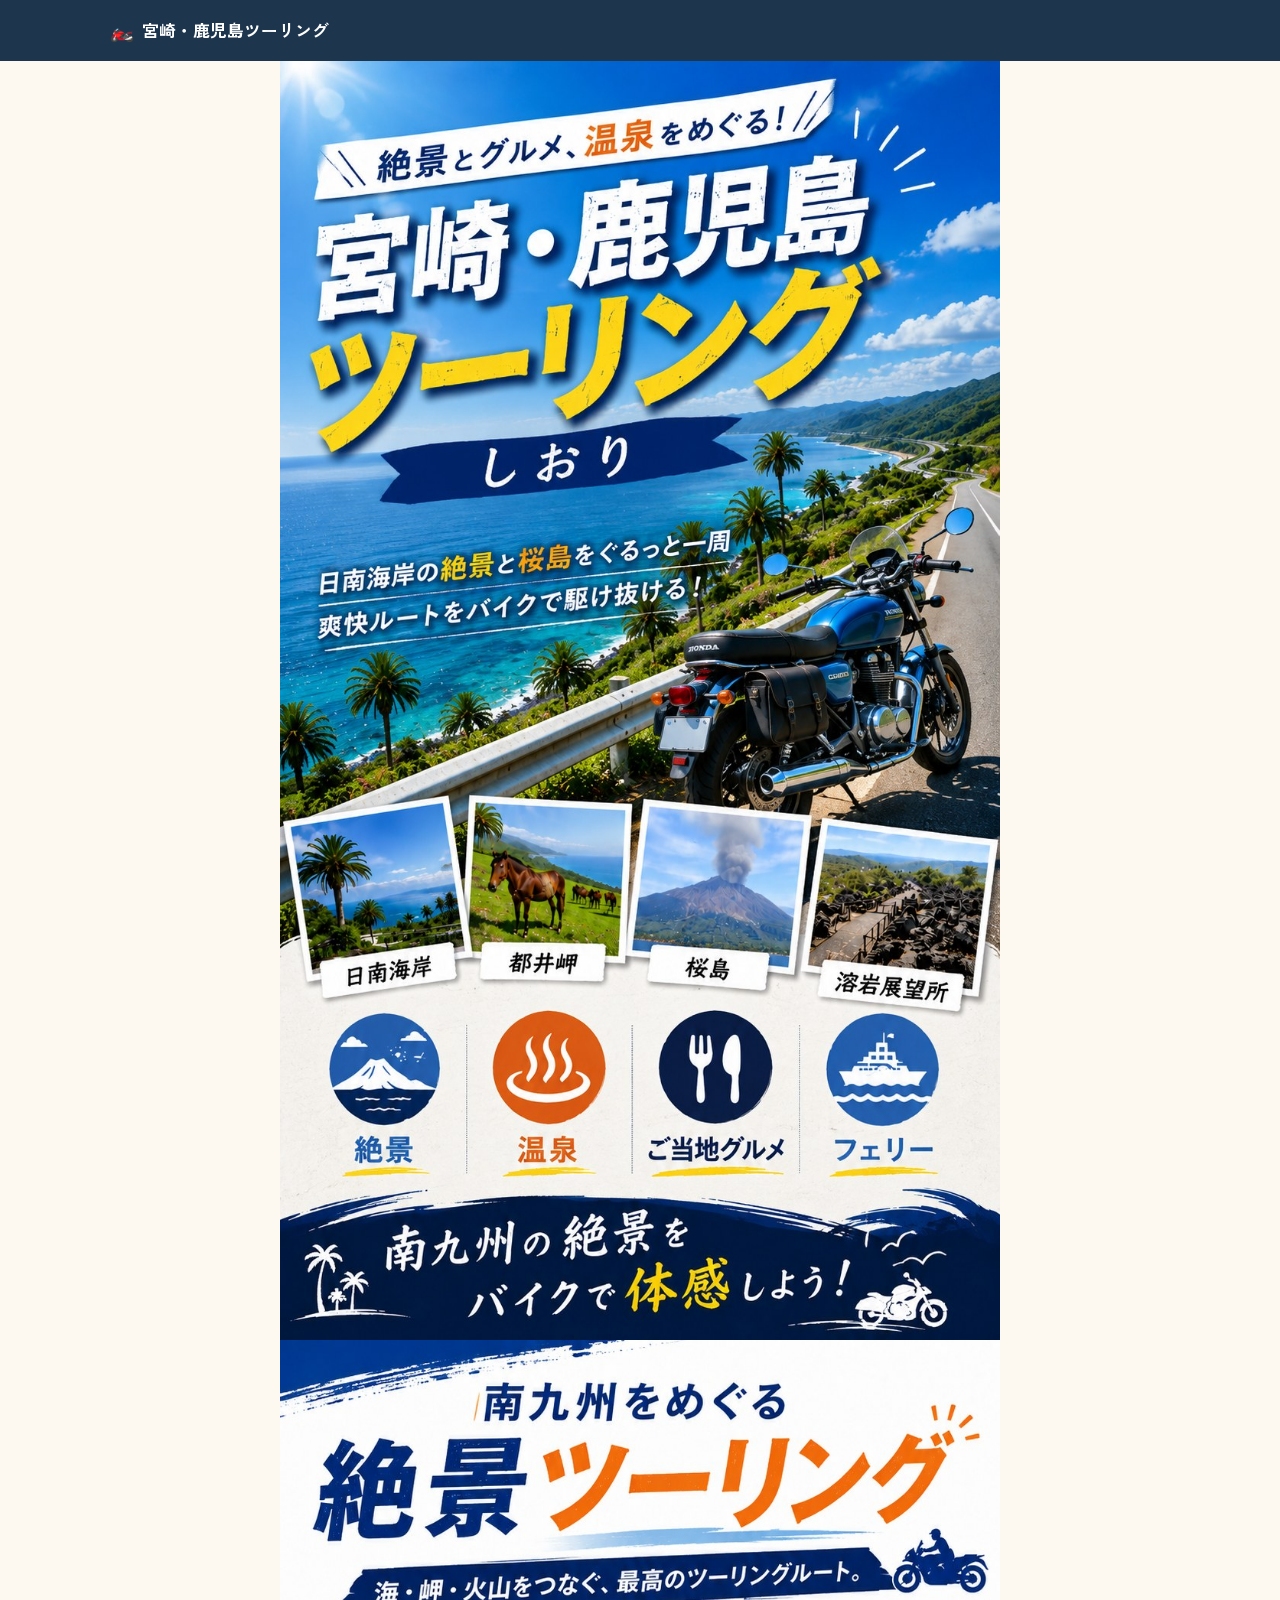
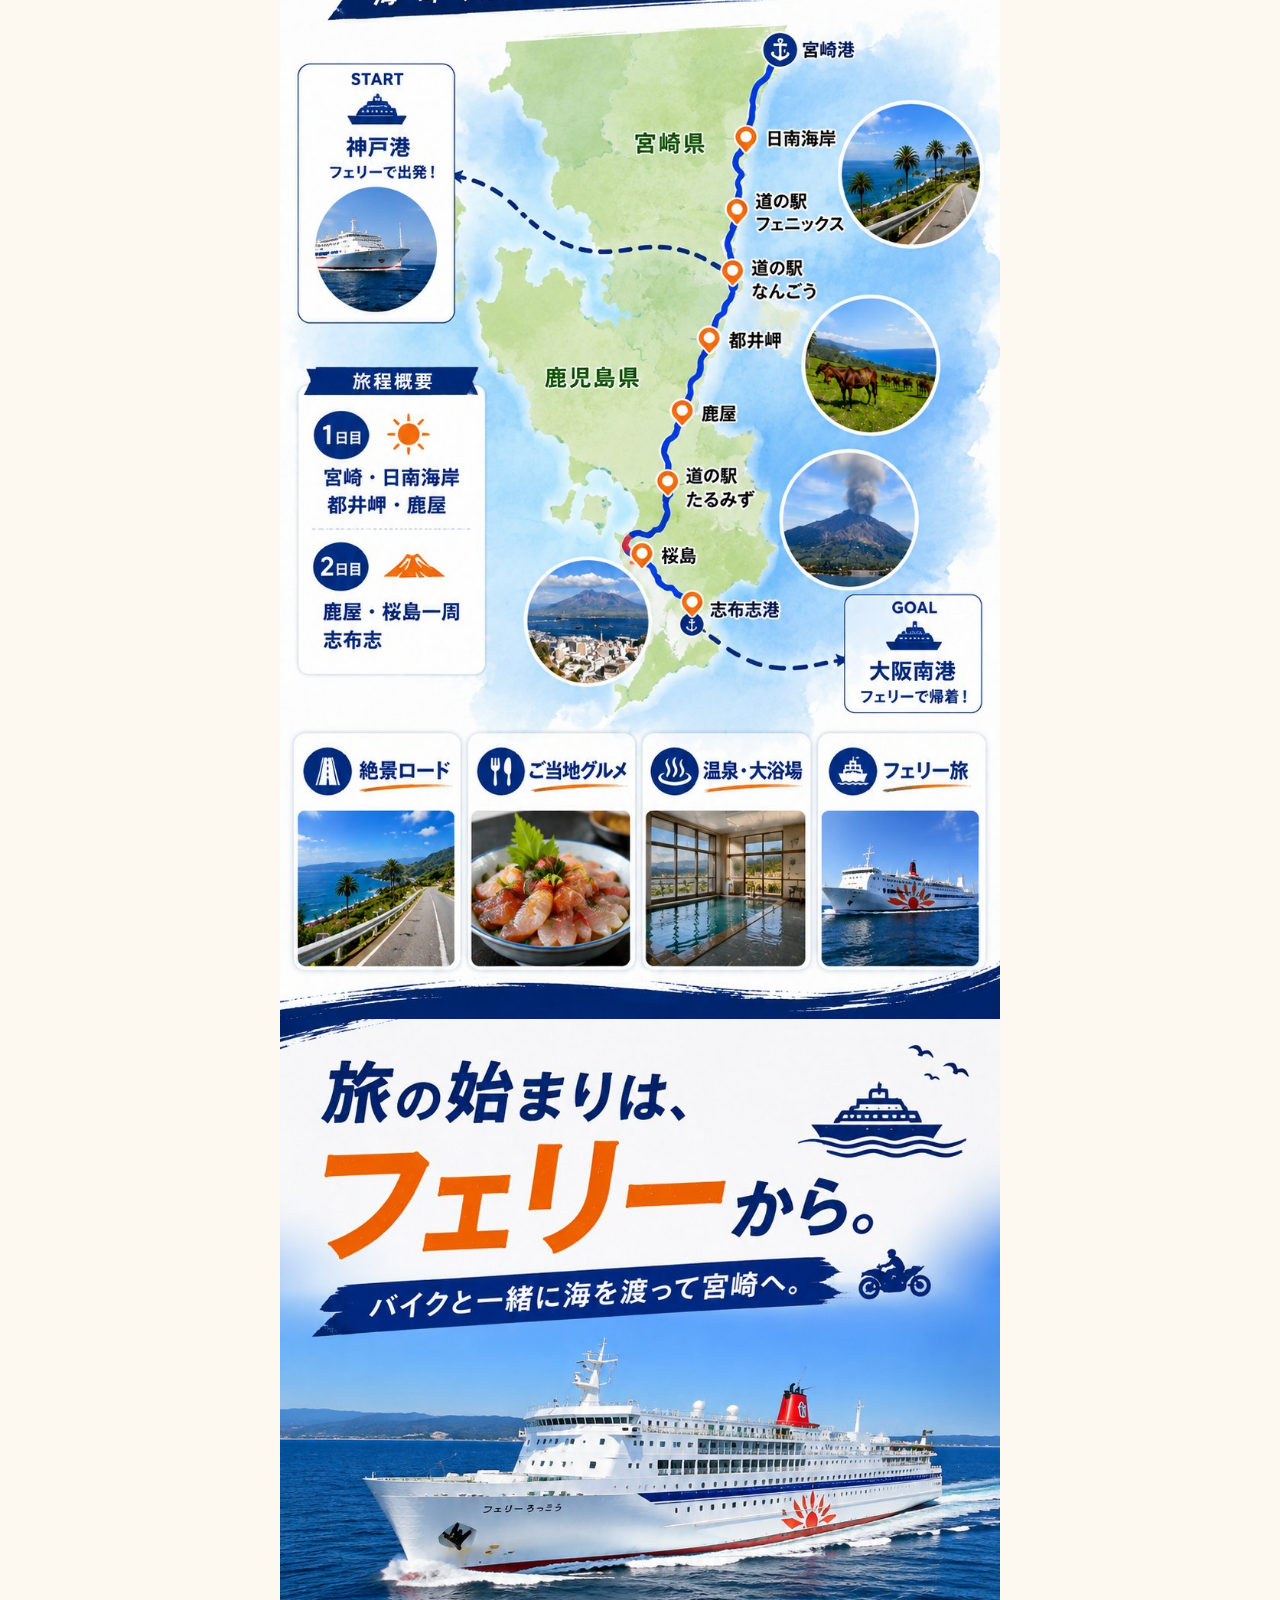
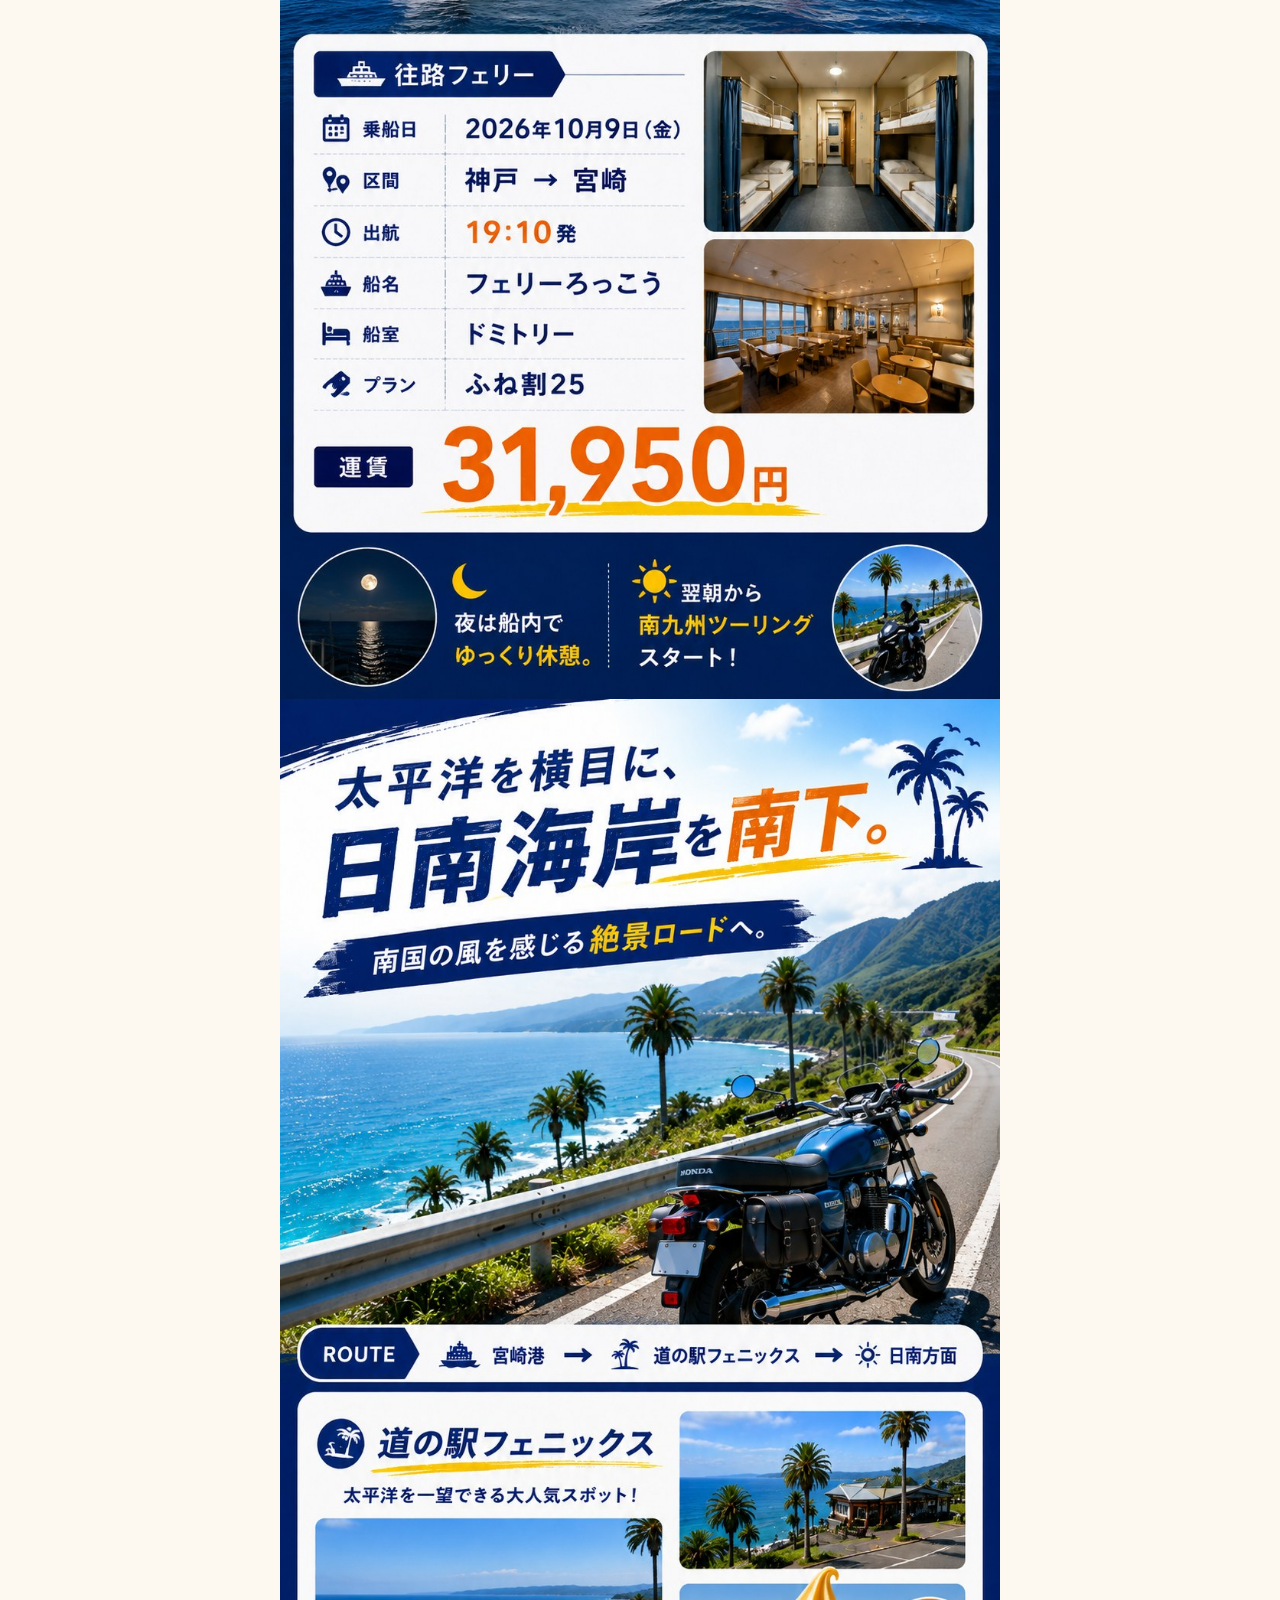
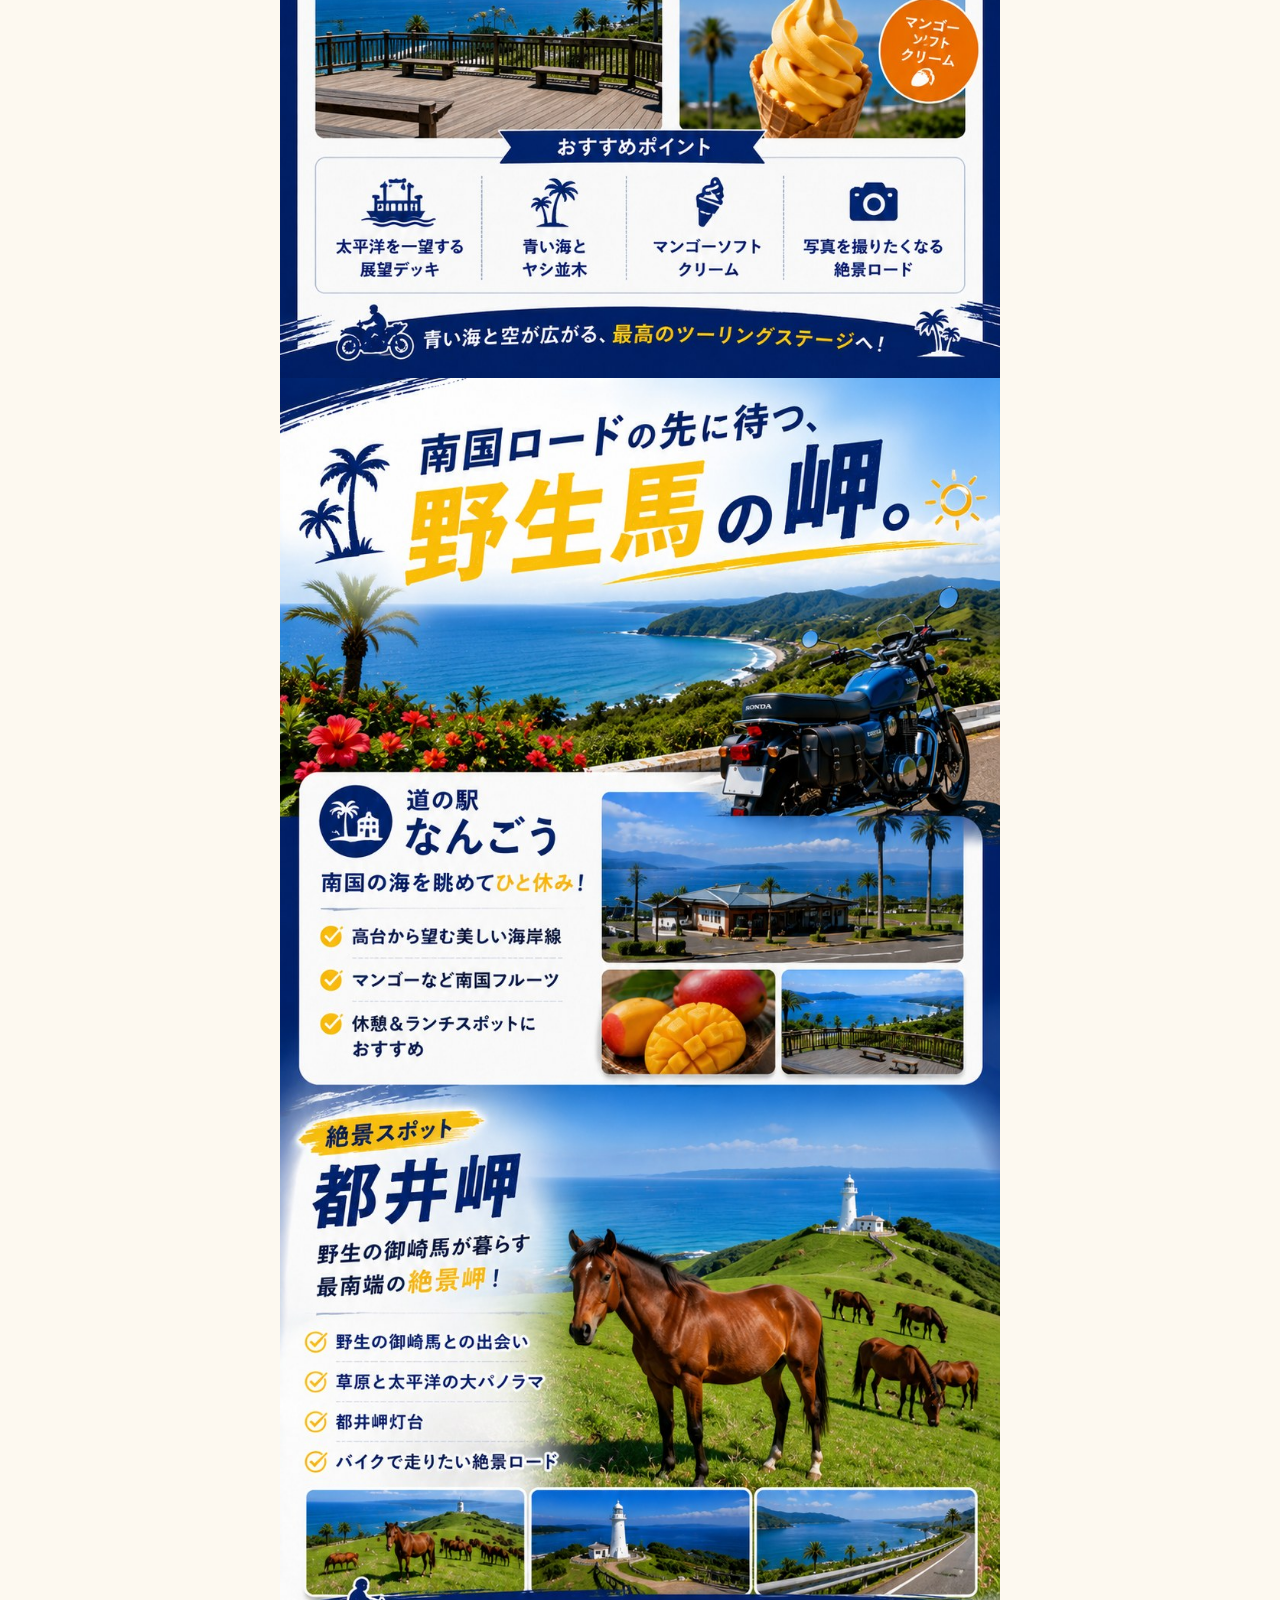
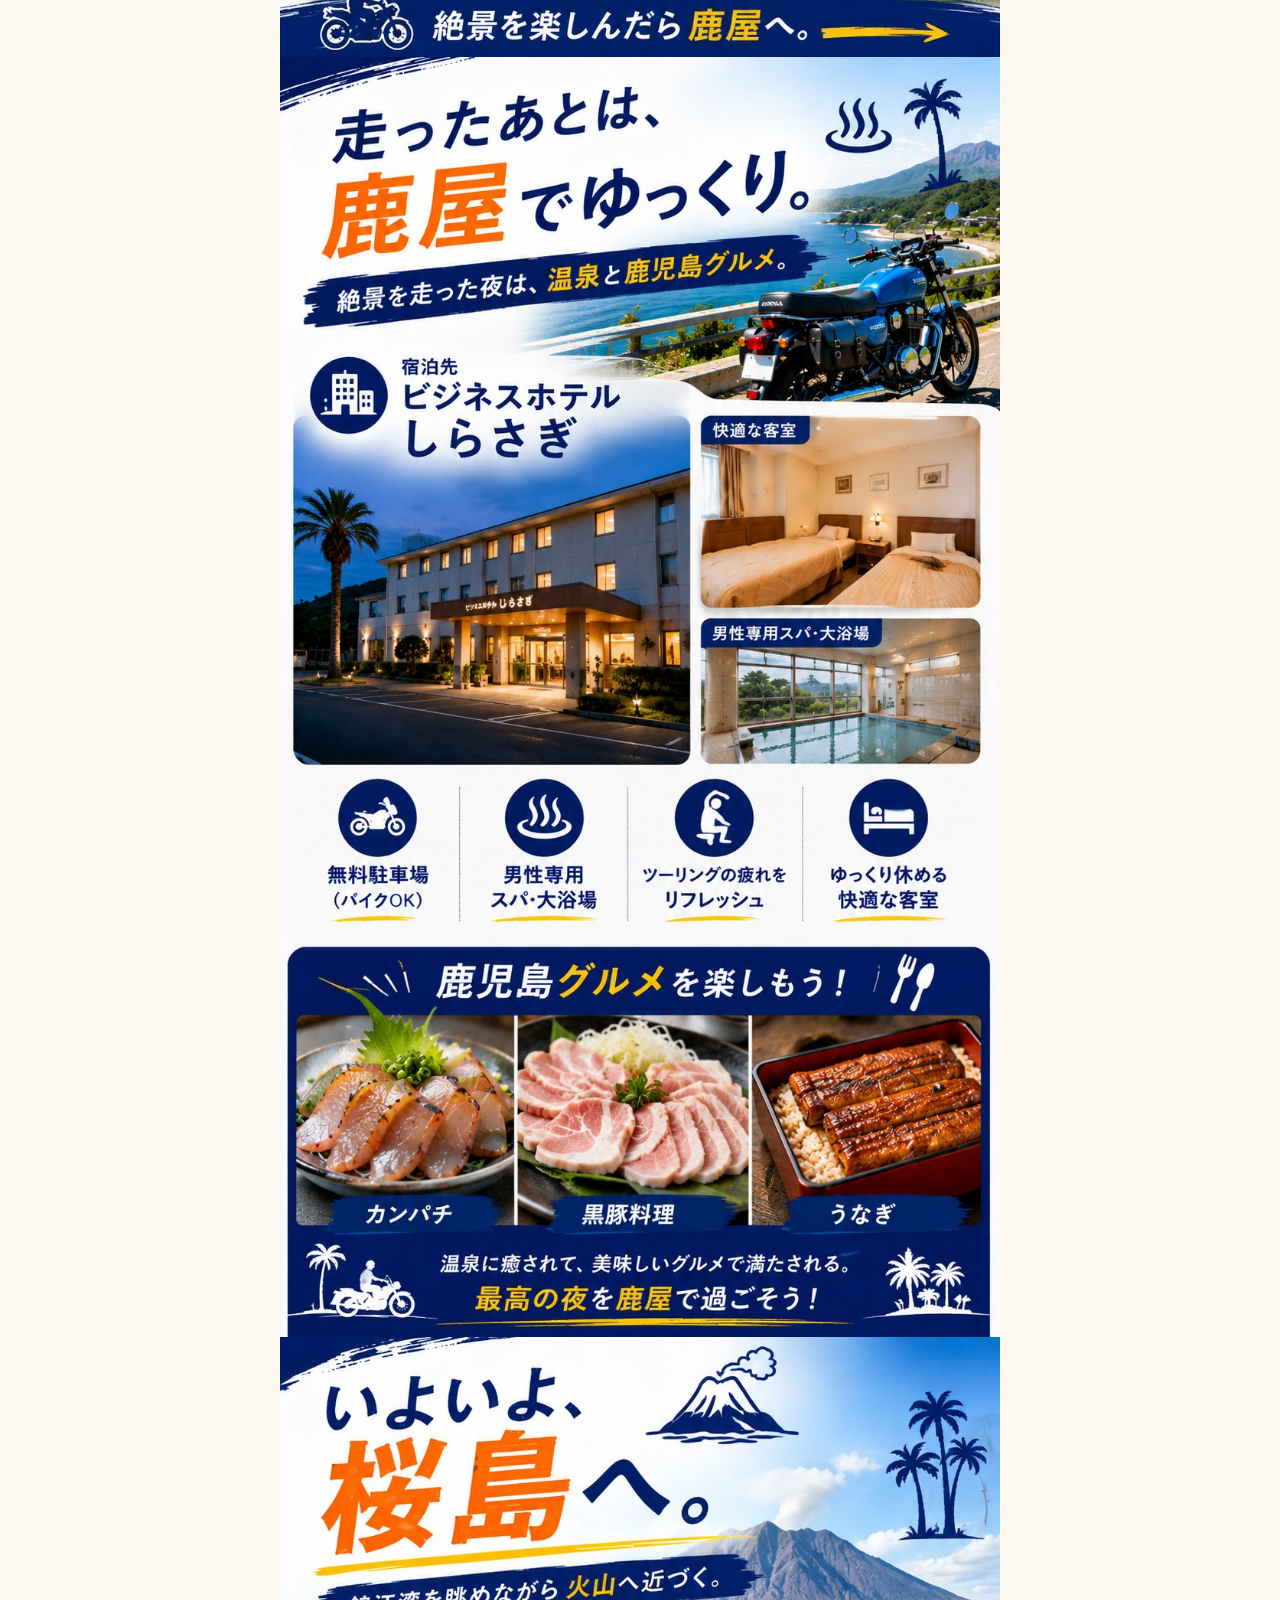
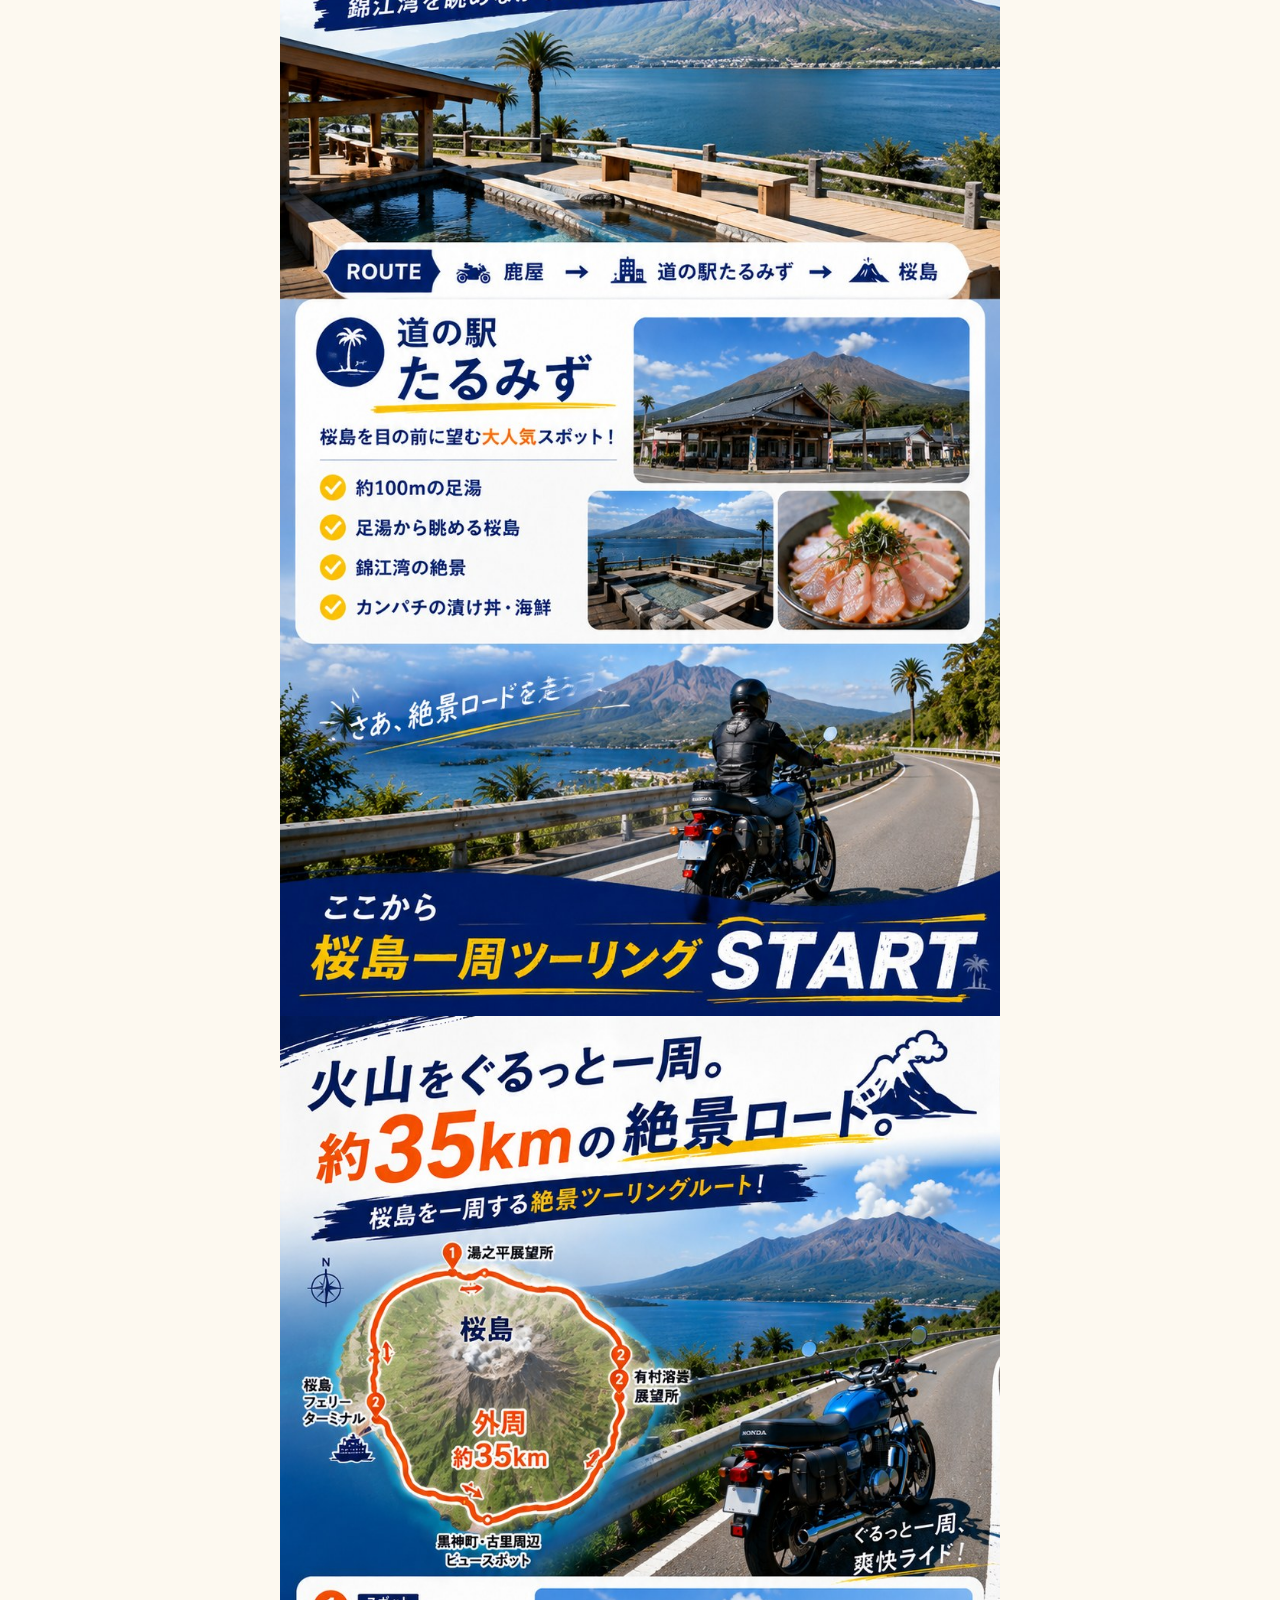
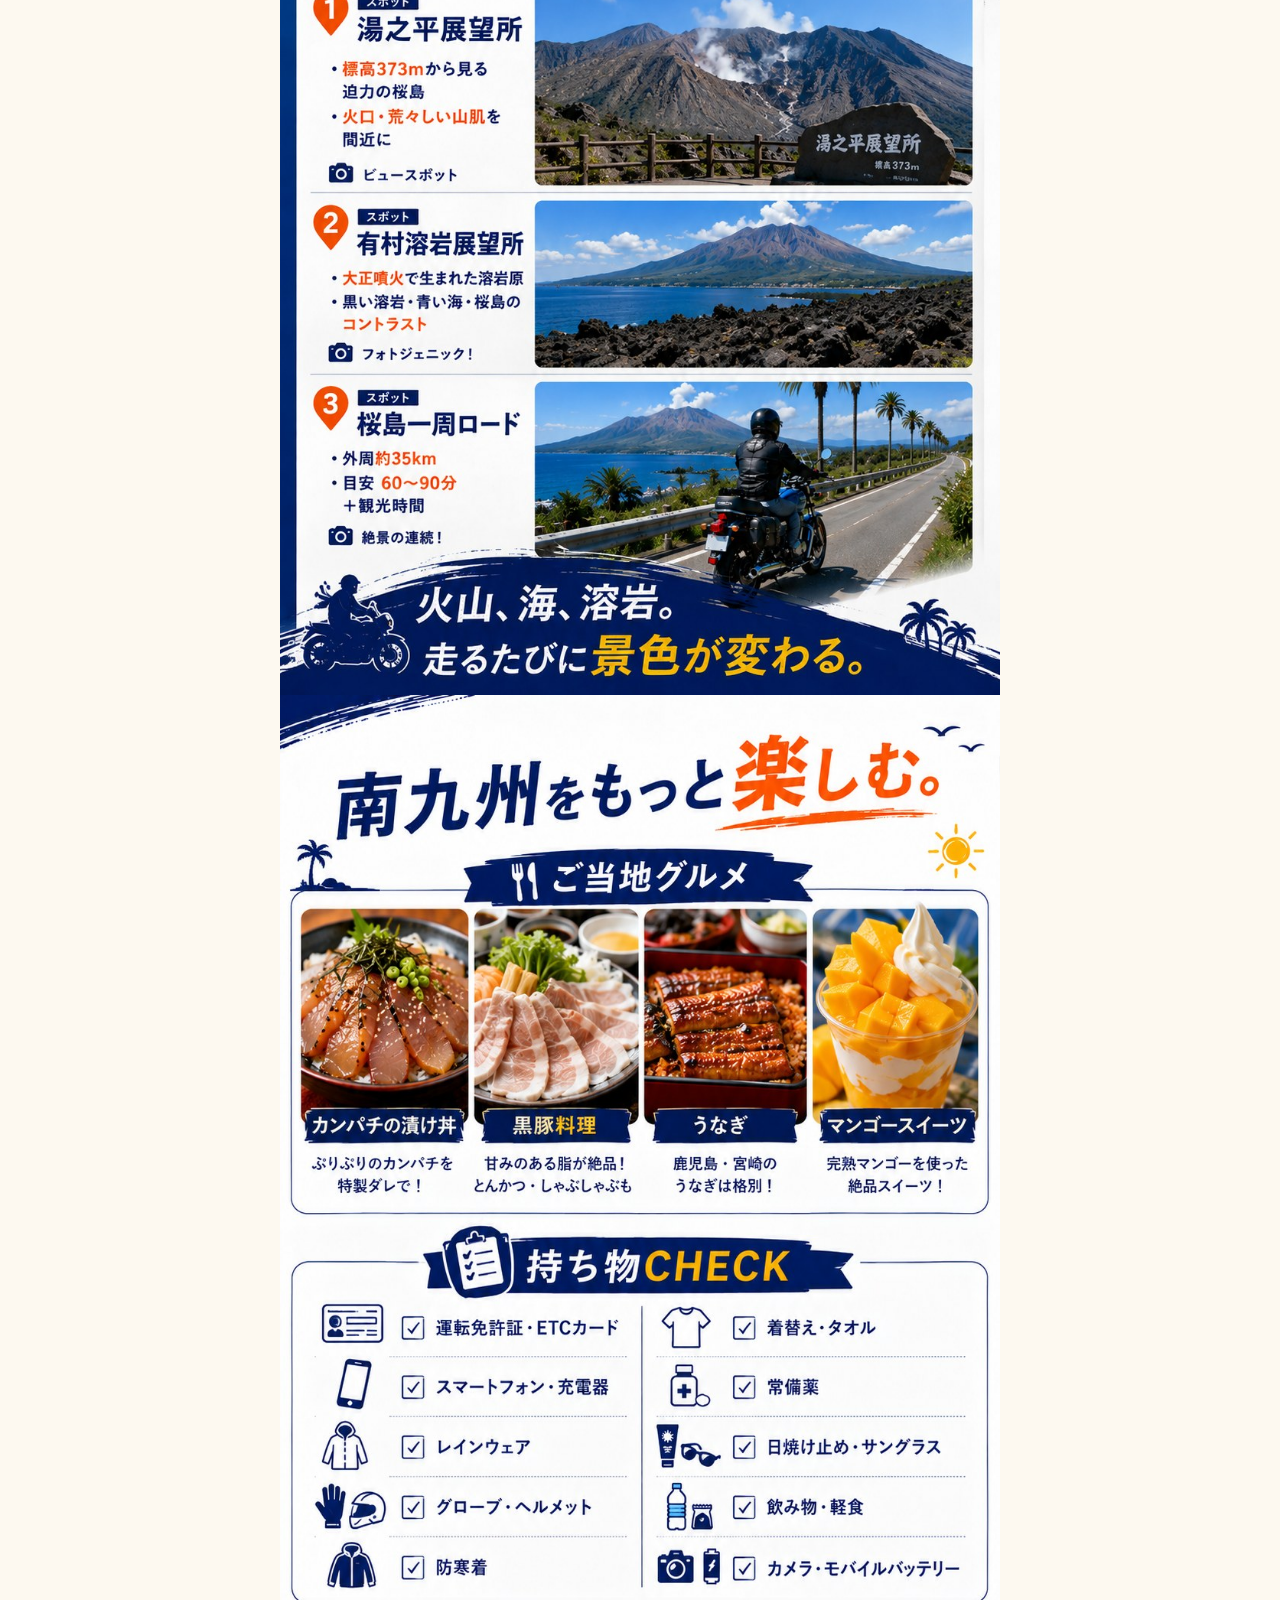
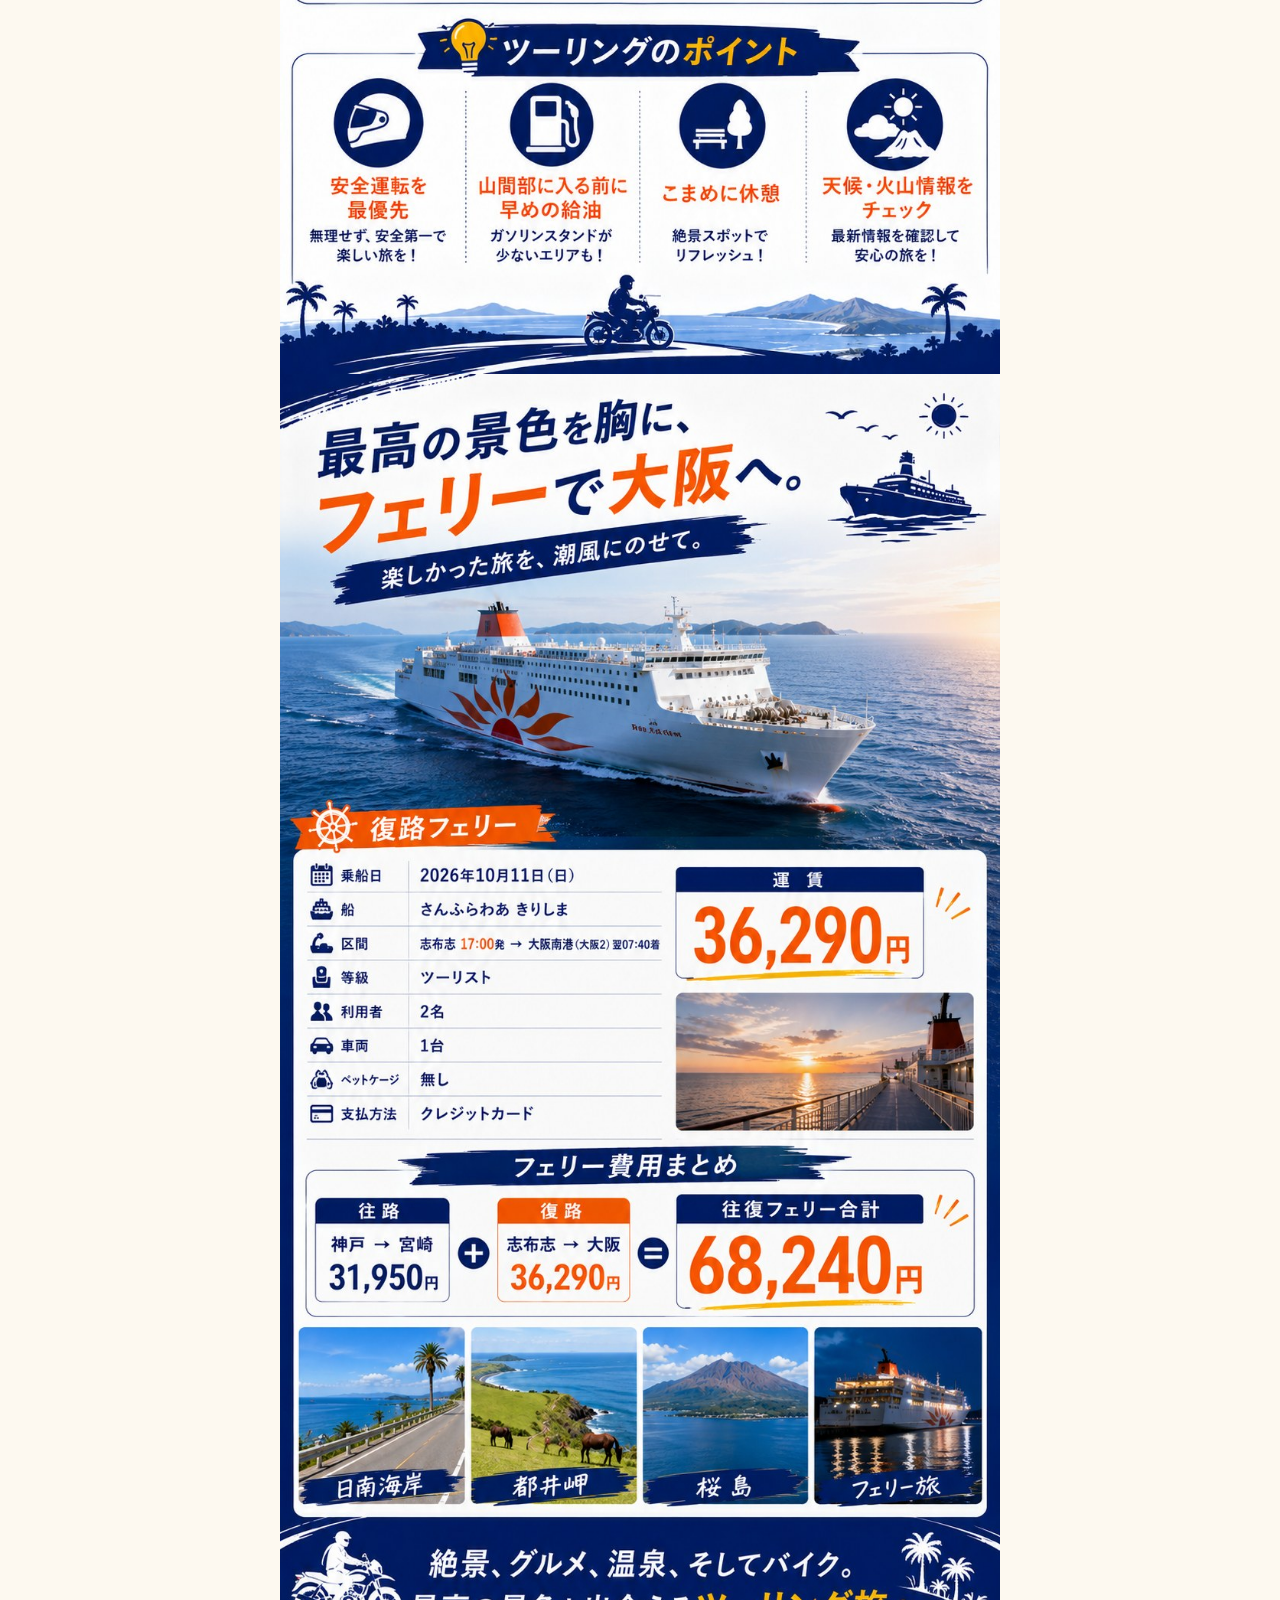
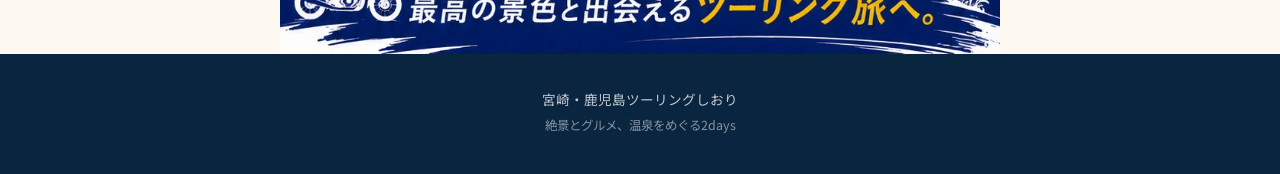
==== commit e837a32d: "LPに6〜10ページ目を追加し全10ページ構成が完成 鹿屋の宿泊・グルメ→桜島へ→桜島一周ロード→南九州をもっと楽しむ→ 復路フェリーの5ページを追加。表紙から復路フェリーまで一連のLPが完成。" ====
--- a/index.html
+++ b/index.html
@@ -29,6 +29,16 @@
   <img class="lp-page" src="assets/img/lp-page04.jpg" alt="太平洋を横目に、日南海岸を南下。南国の風を感じる絶景ロードへ。ルート：宮崎港→道の駅フェニックス→日南方面。道の駅フェニックスは太平洋を一望できる大人気スポット。おすすめポイント：太平洋を一望する展望デッキ、青い海とヤシ並木、マンゴーソフトクリーム、写真を撮りたくなる絶景ロード。">
 
   <img class="lp-page" src="assets/img/lp-page05.jpg" alt="南国ロードの先に待つ、野生馬の岬。道の駅なんごうは南国の海を眺めてひと休みできるスポット。高台から望む美しい海岸線、マンゴーなど南国フルーツ、休憩＆ランチスポットにおすすめ。絶景スポット都井岬は野生の御崎馬が暮らす最南端の絶景岬。野生の御崎馬との出会い、草原と太平洋の大パノラマ、都井岬灯台、バイクで走りたい絶景ロード。絶景を楽しんだら鹿屋へ。">
+
+  <img class="lp-page" src="assets/img/lp-page06.jpg" alt="走ったあとは、鹿屋でゆっくり。絶景を走った夜は、温泉と鹿児島グルメ。宿泊先：ビジネスホテルしらさぎ。快適な客室、男性専用スパ・大浴場。無料駐車場（バイクOK）、男性専用スパ・大浴場、ツーリングの疲れをリフレッシュ、ゆっくり休める快適な客室。鹿児島グルメを楽しもう！カンパチ、黒豚料理、うなぎ。温泉に癒されて、美味しいグルメで満たされる。最高の夜を鹿屋で過ごそう！">
+
+  <img class="lp-page" src="assets/img/lp-page07.jpg" alt="いよいよ、桜島へ。錦江湾を眺めながら火山へ近づく。ルート：鹿屋→道の駅たるみず→桜島。道の駅たるみずは桜島を目の前に望む大人気スポット。約100mの足湯、足湯から眺める桜島、錦江湾の絶景、カンパチの漬け丼・海鮮。ここから桜島一周ツーリングSTART。">
+
+  <img class="lp-page" src="assets/img/lp-page08.jpg" alt="火山をぐるっと一周。約35kmの絶景ロード。桜島を一周する絶景ツーリングルート！桜島フェリーターミナル→湯之平展望所→有村溶岩展望所→黒神町・古里周辺ビュースポット、外周約35km。スポット1 湯之平展望所：標高373mから見る迫力の桜島、火口・荒々しい山肌を間近に。スポット2 有村溶岩展望所：大正噴火で生まれた溶岩原、黒い溶岩・青い海・桜島のコントラスト。スポット3 桜島一周ロード：外周約35km、目安60〜90分＋観光時間。火山、海、溶岩。走るたびに景色が変わる。">
+
+  <img class="lp-page" src="assets/img/lp-page09.jpg" alt="南九州をもっと楽しむ。ご当地グルメ：カンパチの漬け丼、黒豚料理、うなぎ、マンゴースイーツ。持ち物CHECK：運転免許証・ETCカード、スマートフォン・充電器、レインウェア、グローブ・ヘルメット、防寒着、着替え・タオル、常備薬、日焼け止め・サングラス、飲み物・軽食、カメラ・モバイルバッテリー。ツーリングのポイント：安全運転を最優先、山間部に入る前に早めの給油、こまめに休憩、天候・火山情報をチェック。">
+
+  <img class="lp-page" src="assets/img/lp-page10.jpg" alt="最高の景色を胸に、フェリーで大阪へ。楽しかった旅を、潮風にのせて。復路フェリー：乗船日2026年10月11日（日）、船 さんふらわあきりしま、区間 志布志17:00発→大阪南港（大阪2）翌7:40着、等級ツーリスト、利用者2名、車両1台、ペットケージ無し、支払方法クレジットカード、運賃36,290円。フェリー費用まとめ：往路 神戸→宮崎31,950円＋復路 志布志→大阪36,290円＝往復フェリー合計68,240円。絶景、グルメ、温泉、そしてバイク。最高の景色と出会えるツーリング旅へ。">
 </main>
 
 <footer class="site-footer">
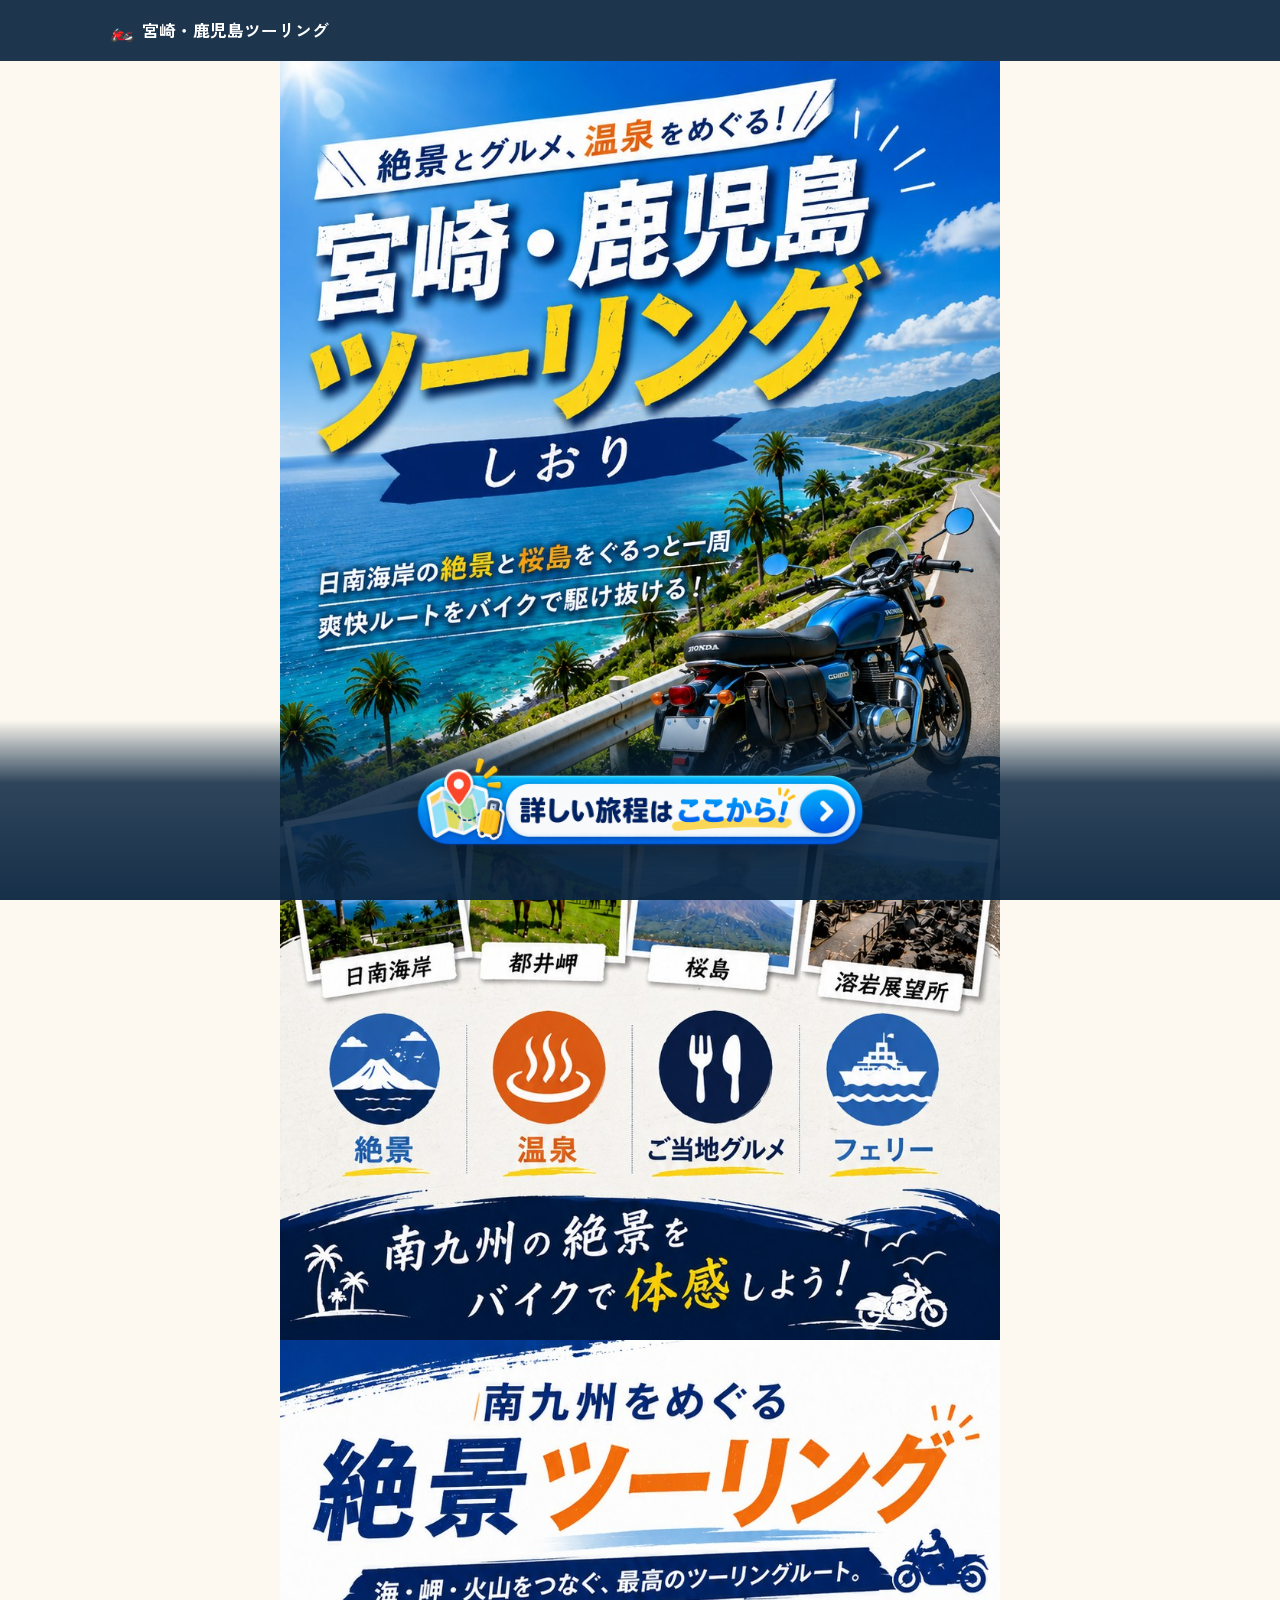
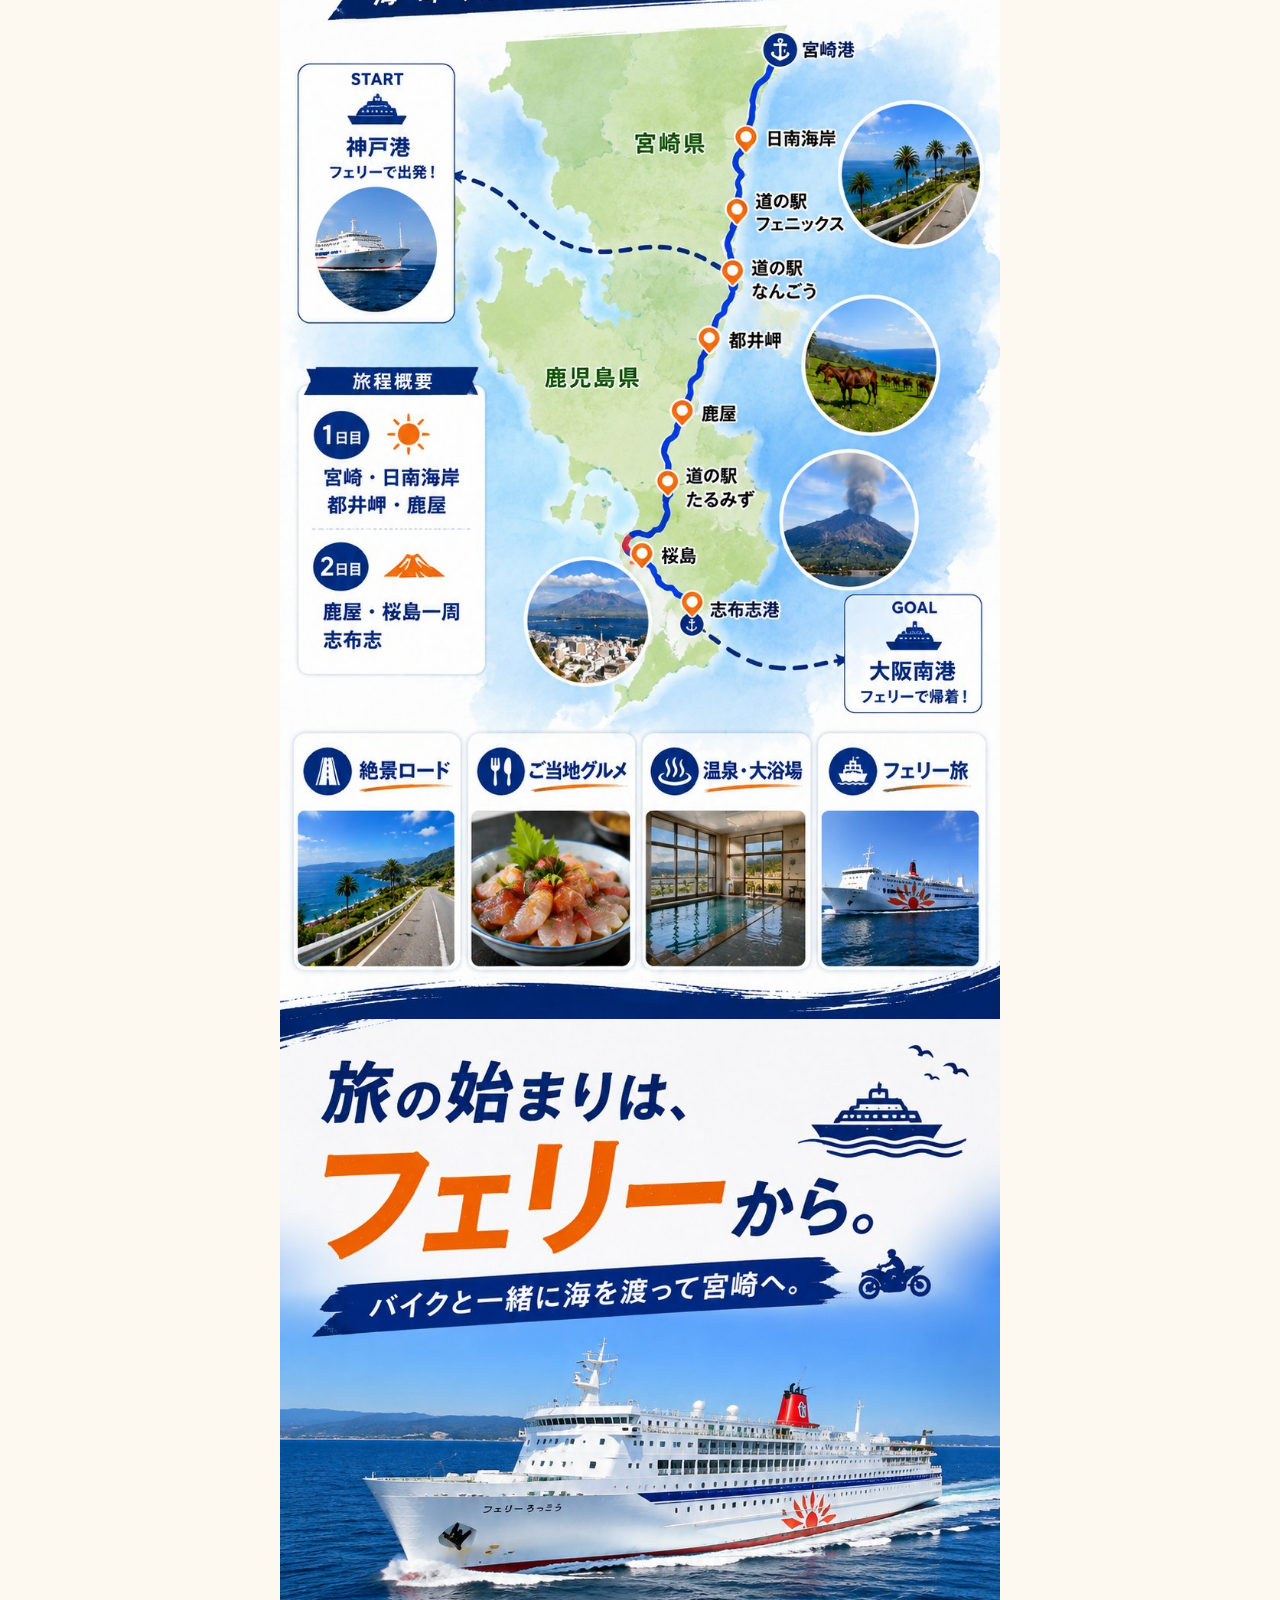
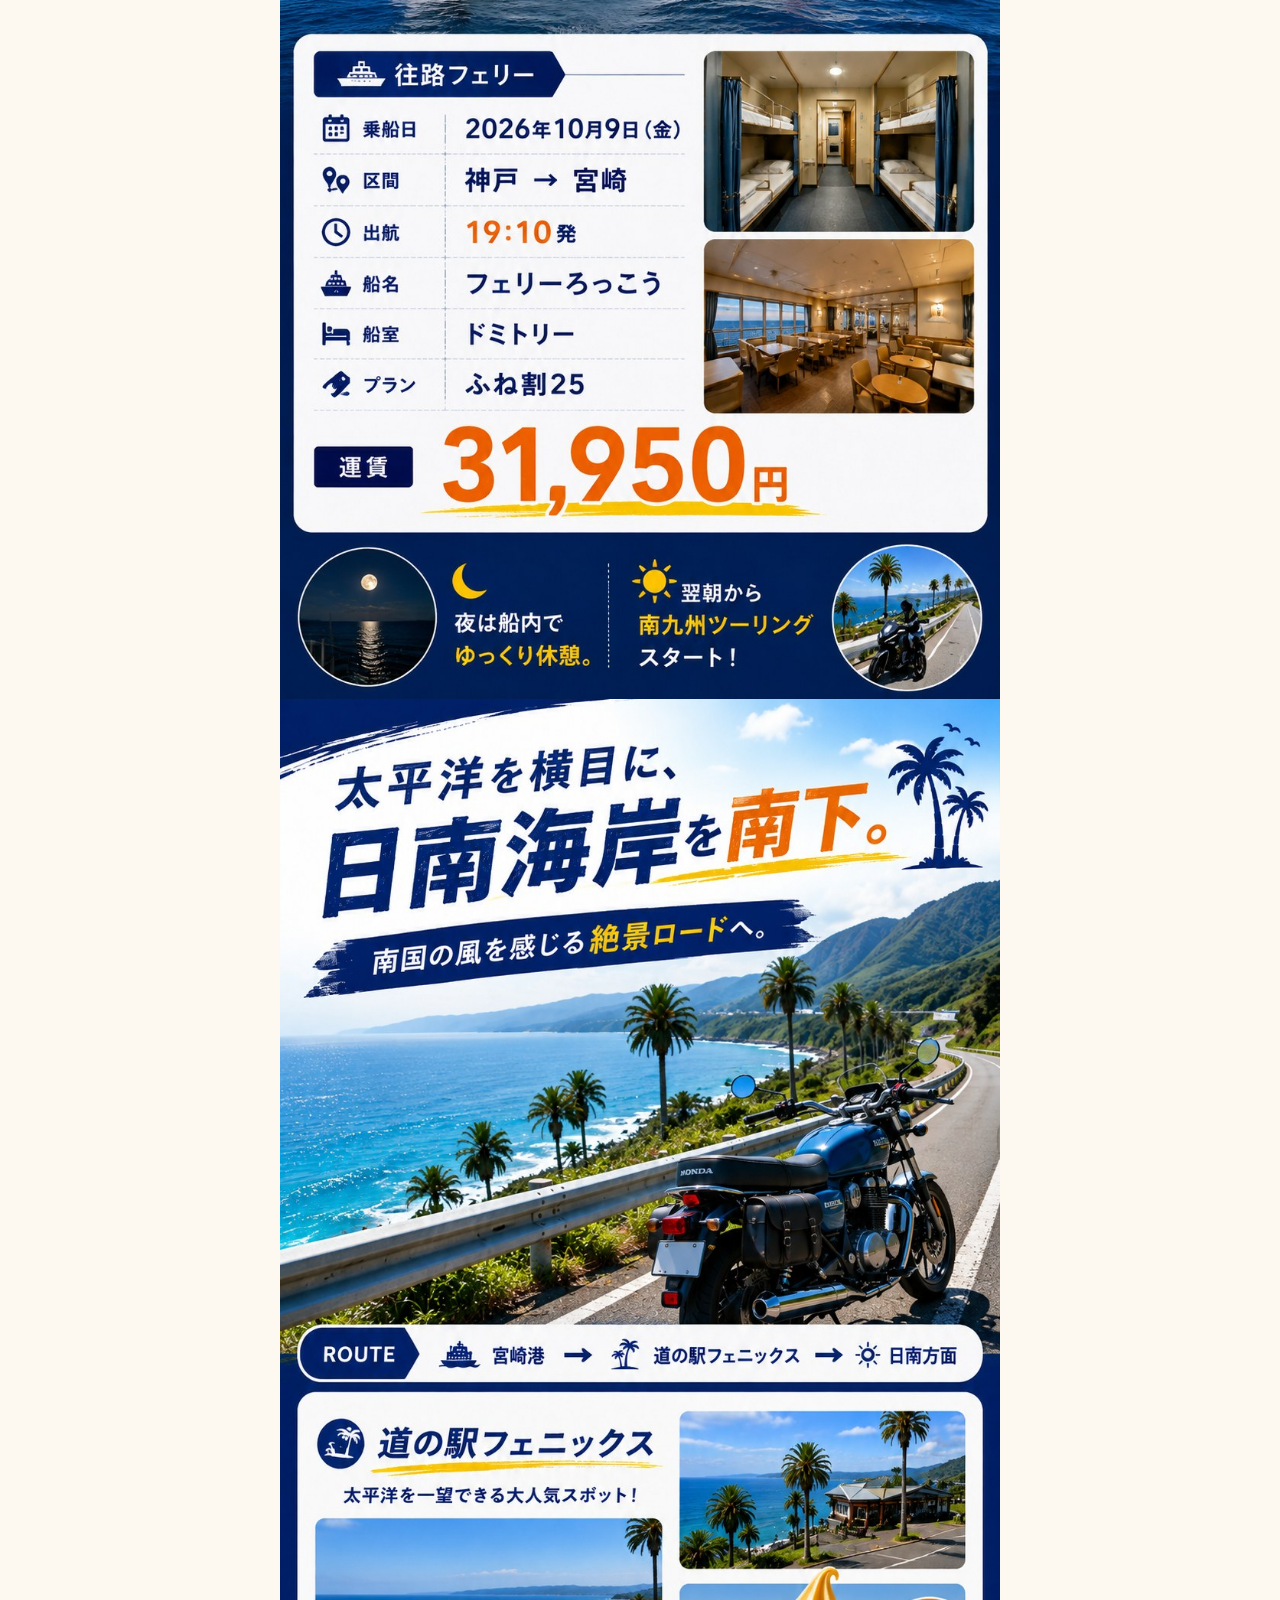
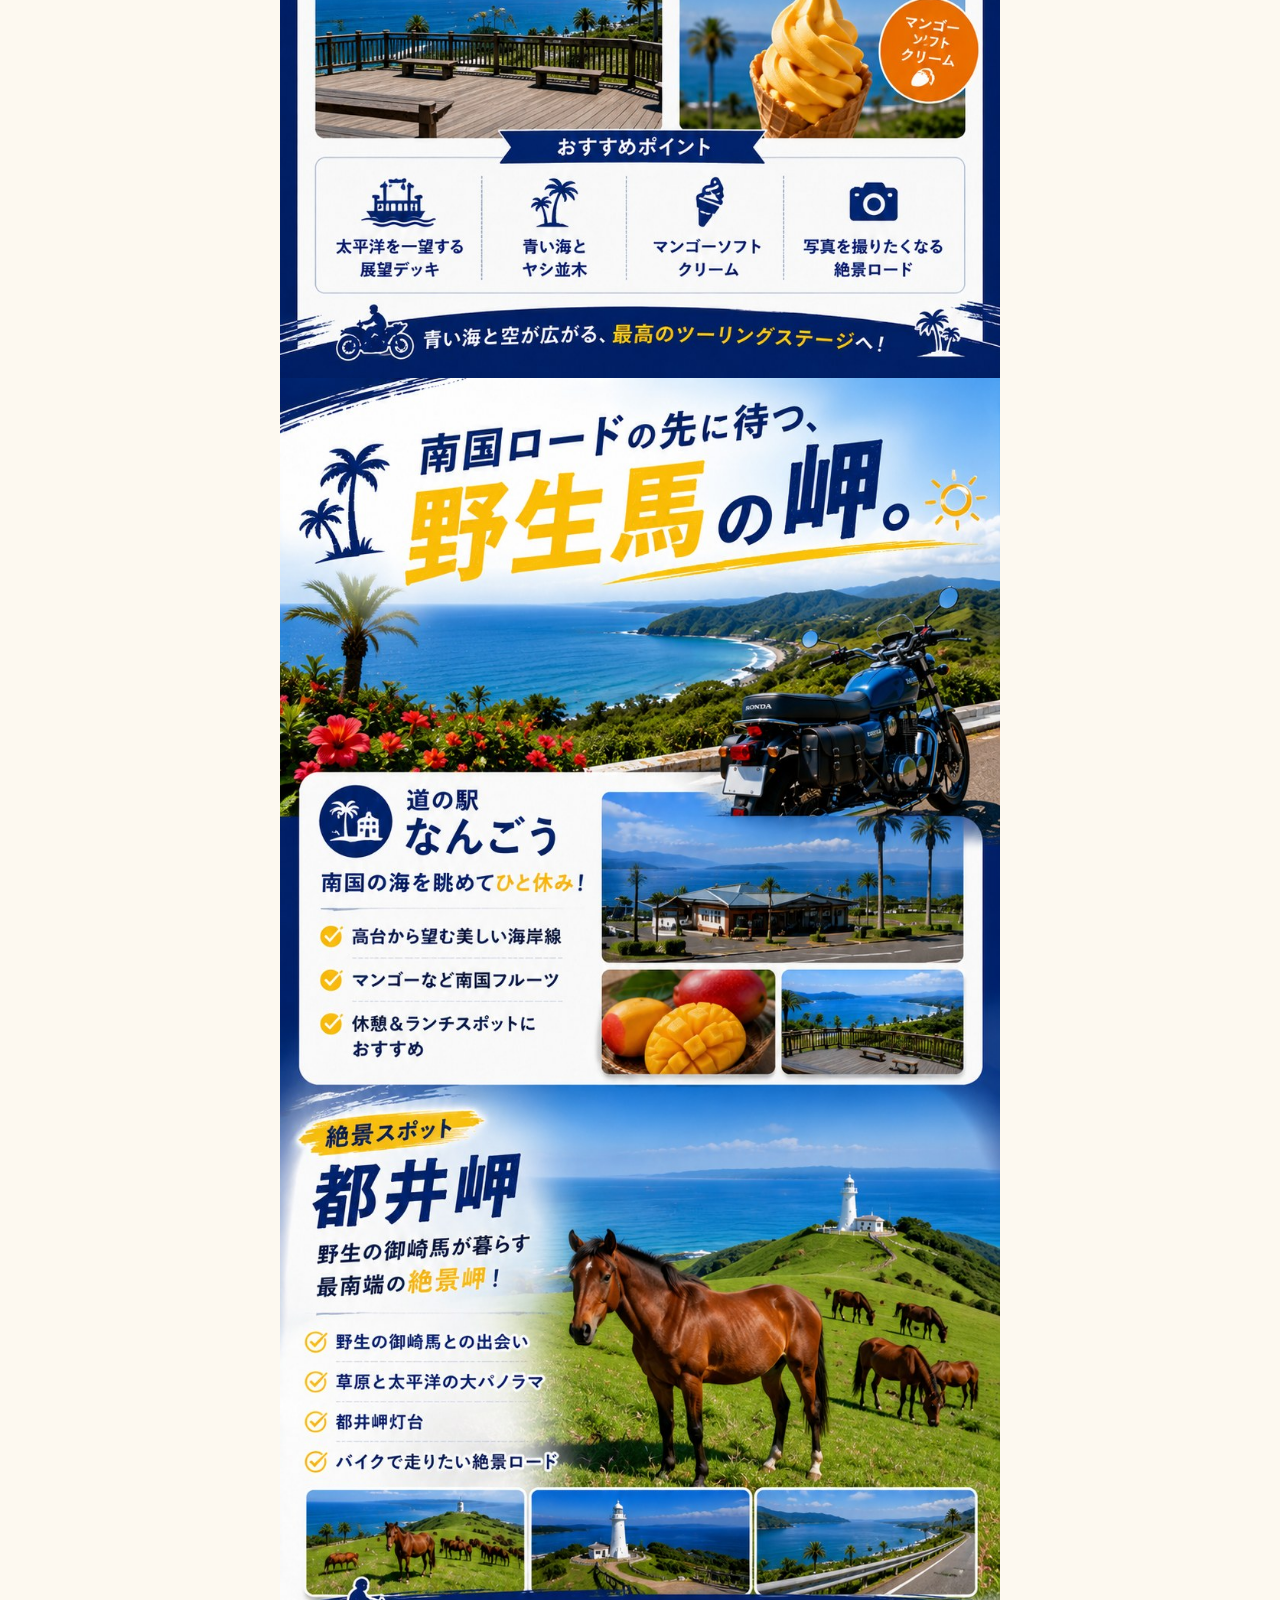
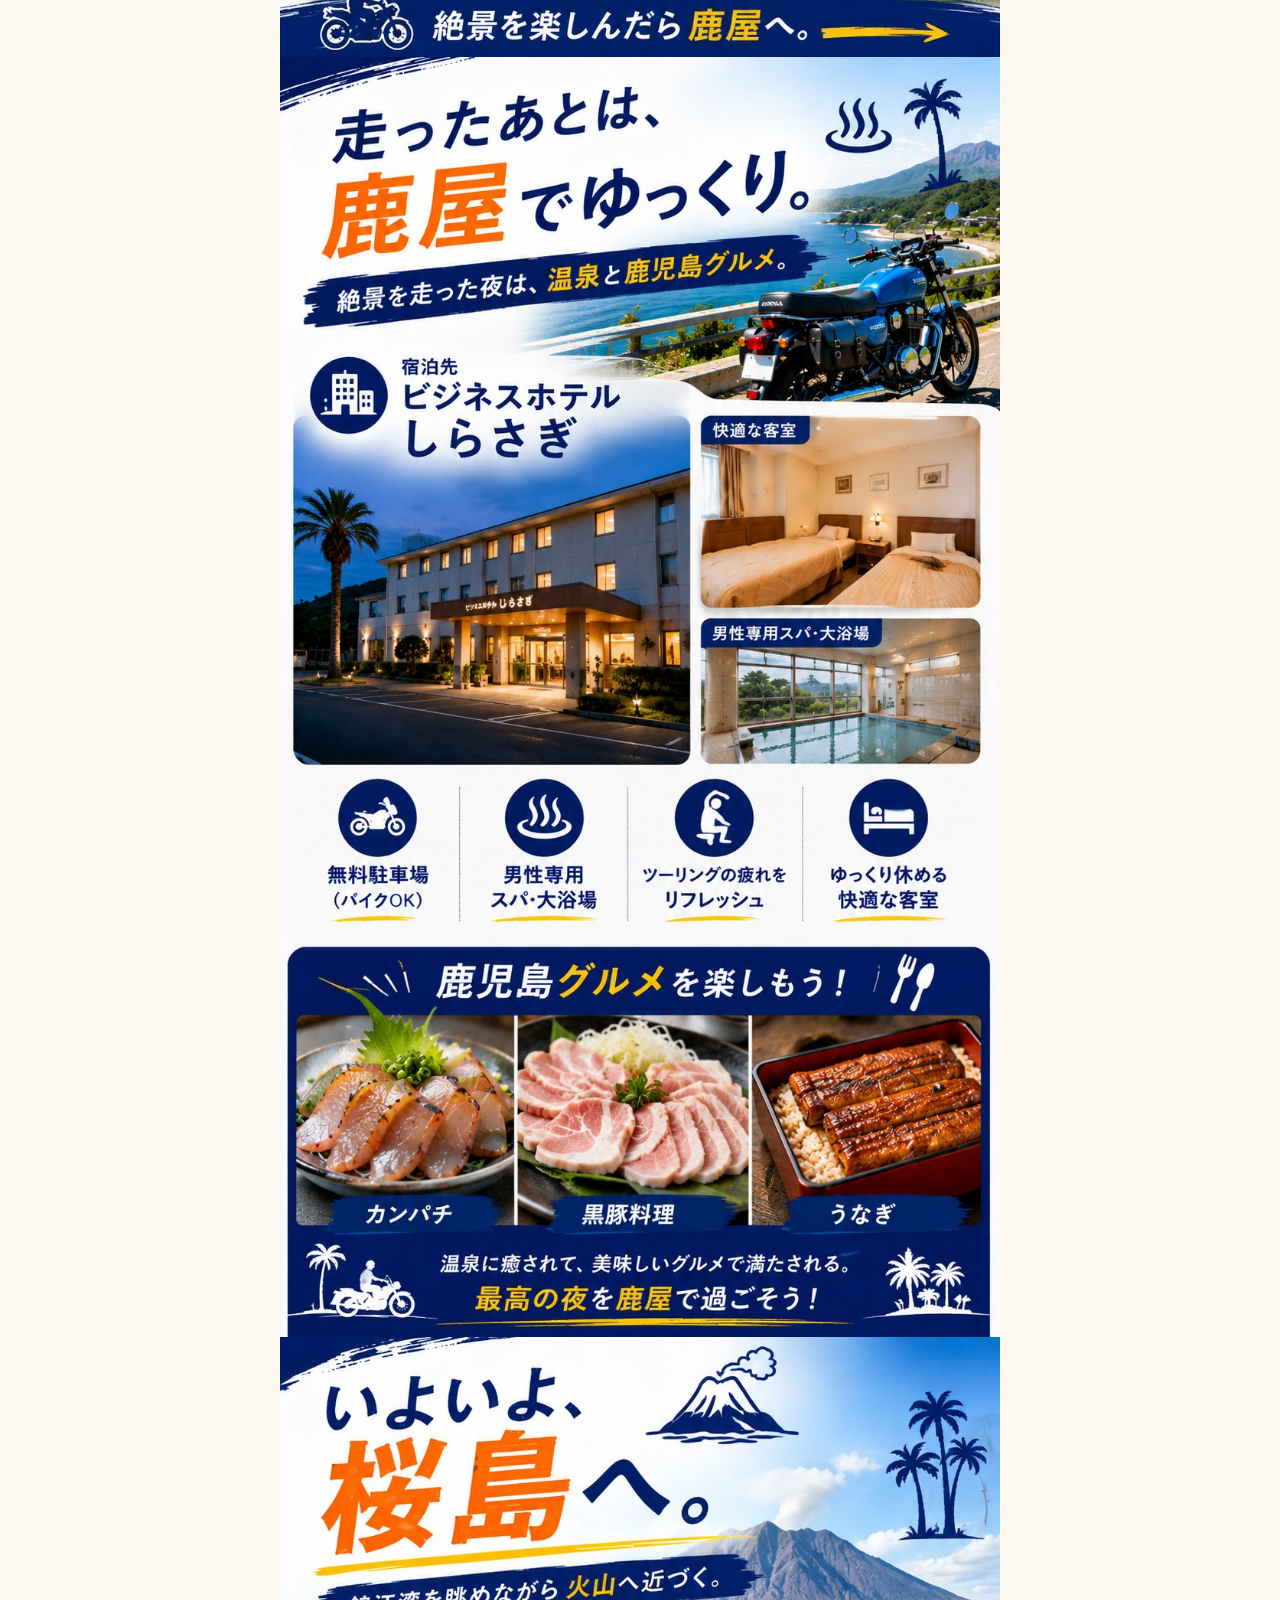
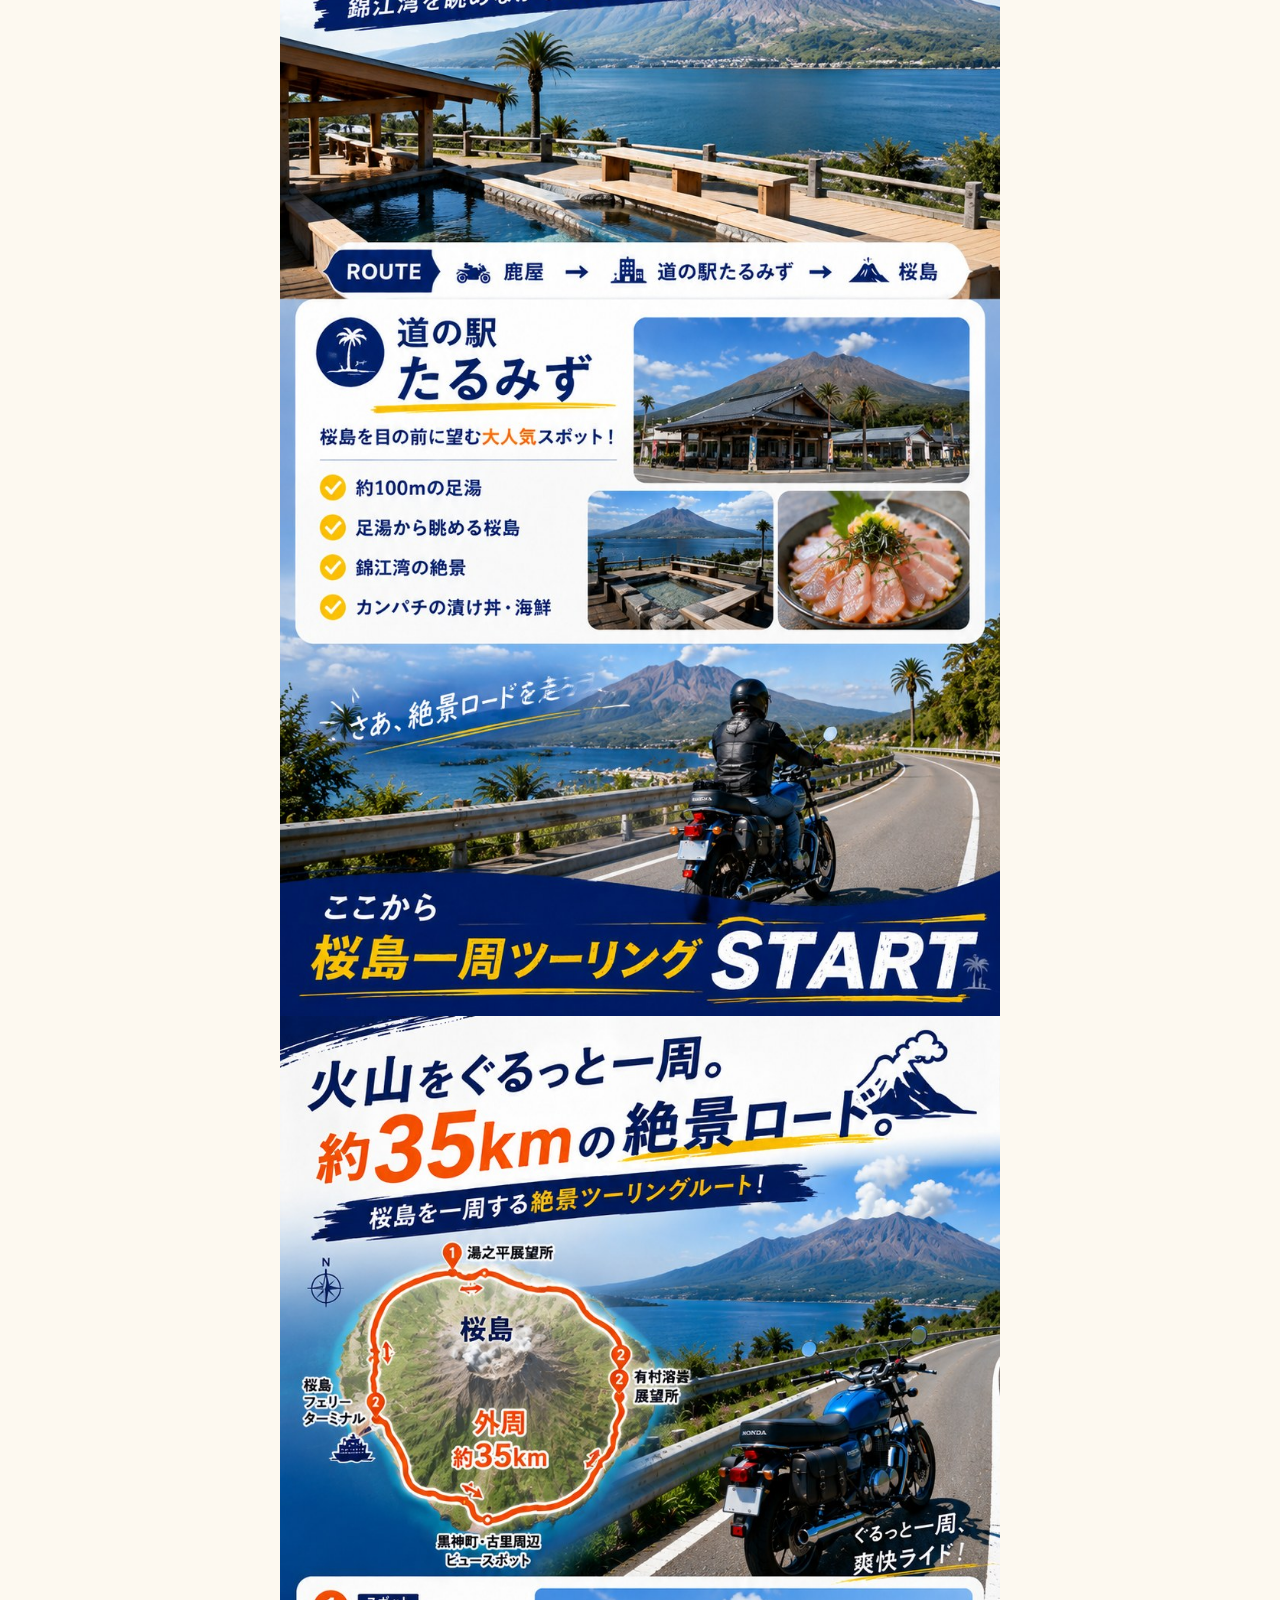
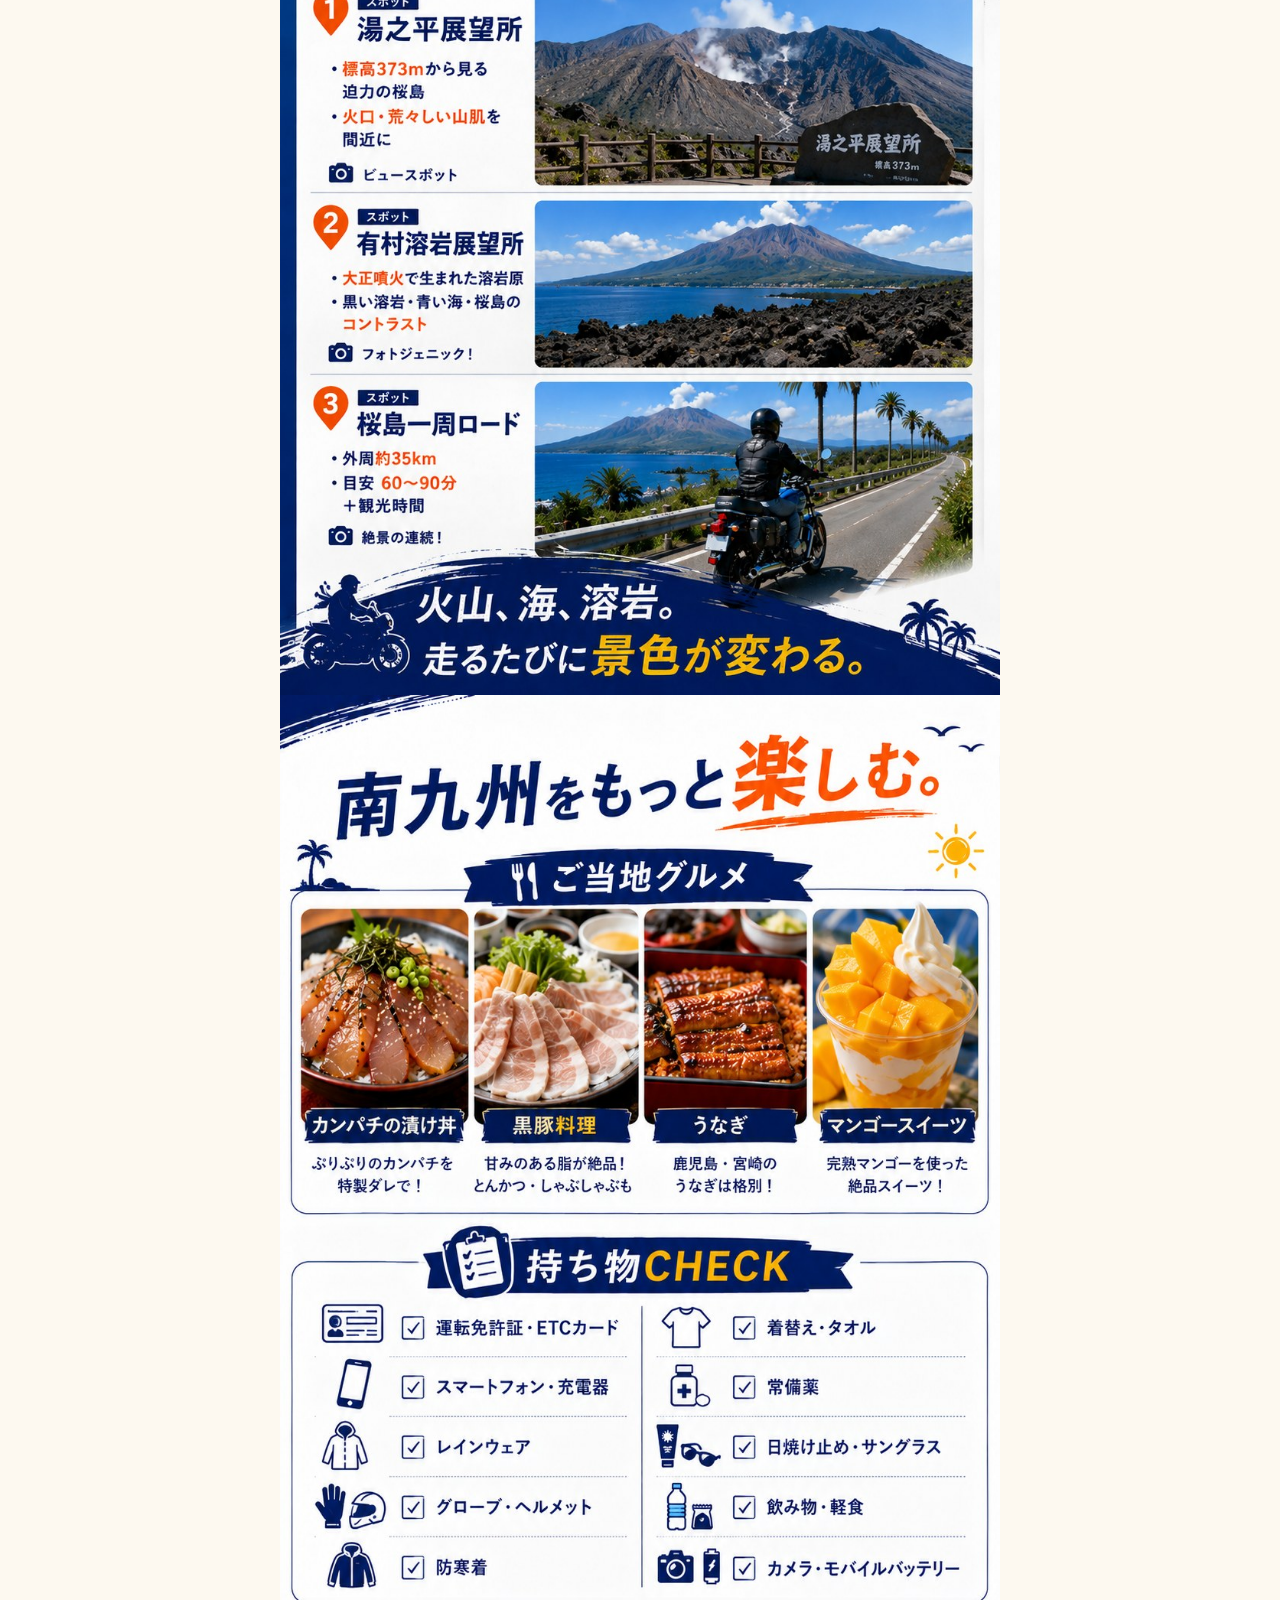
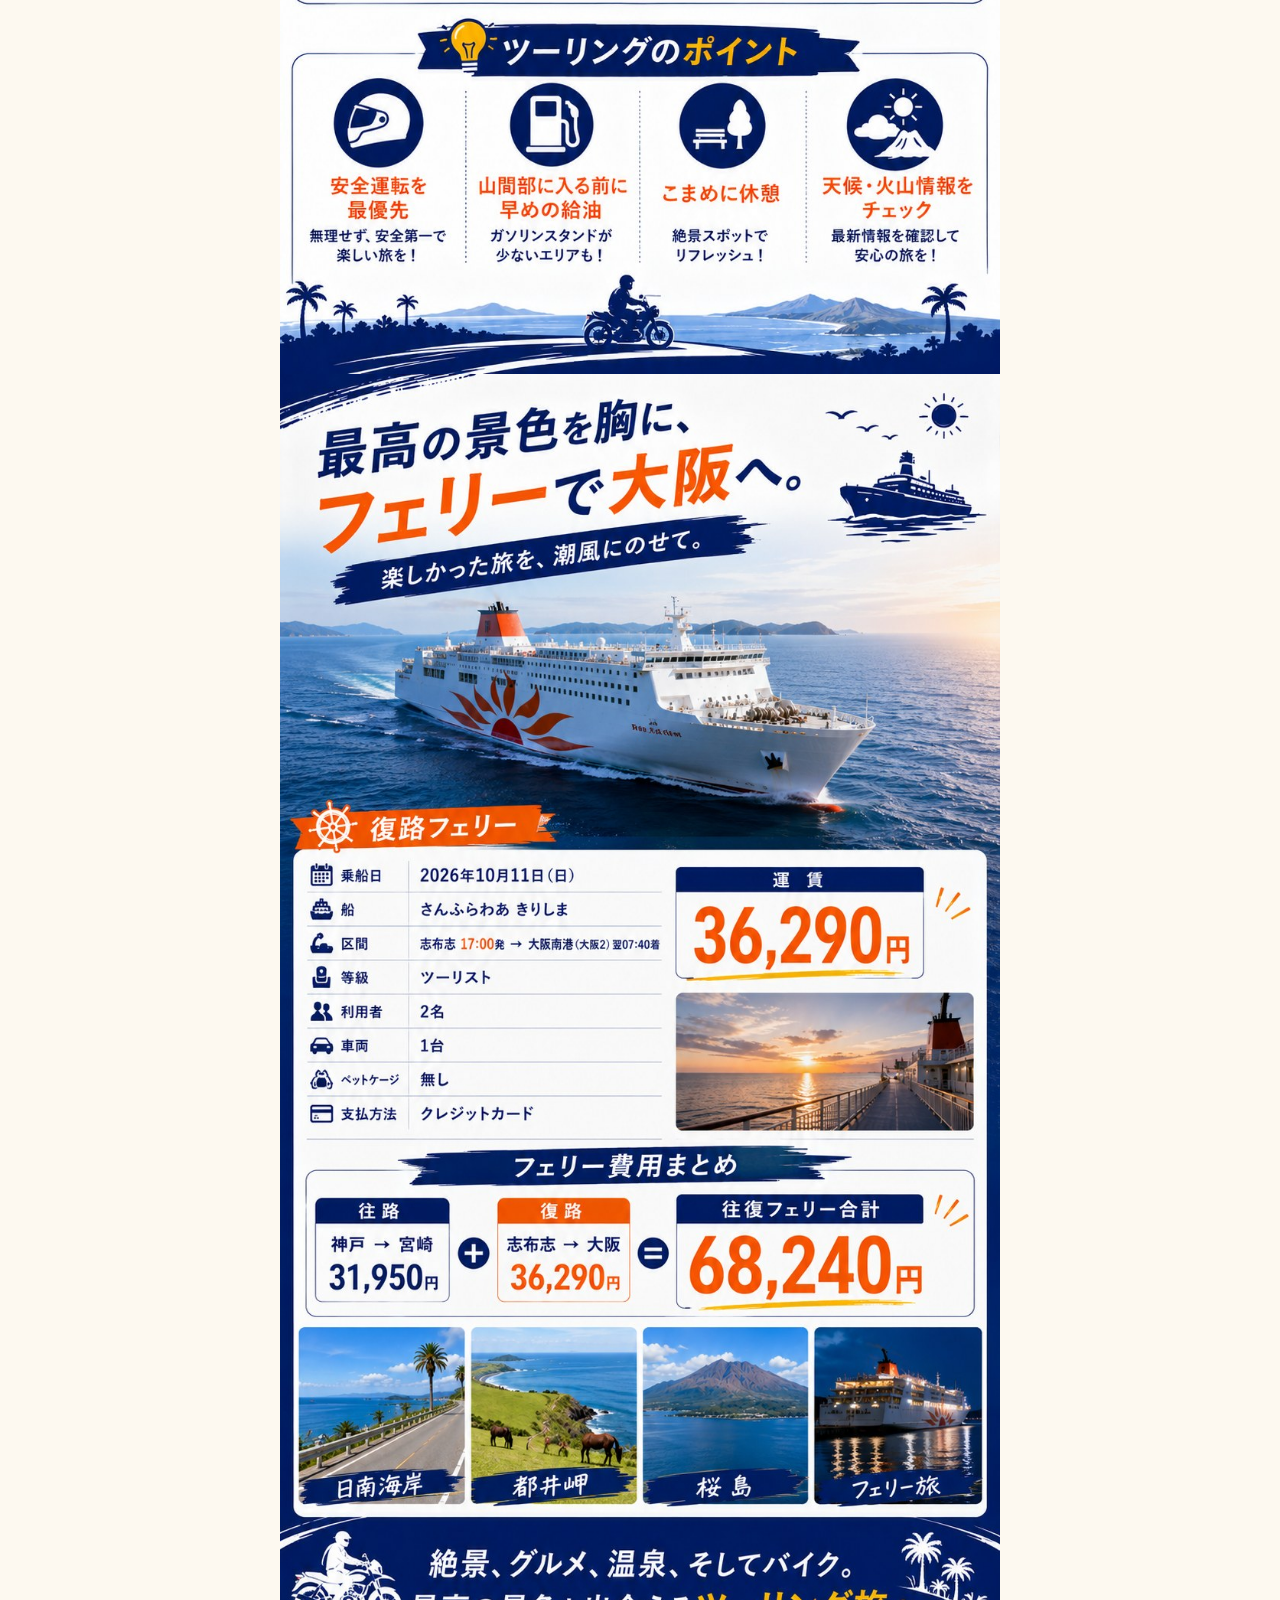
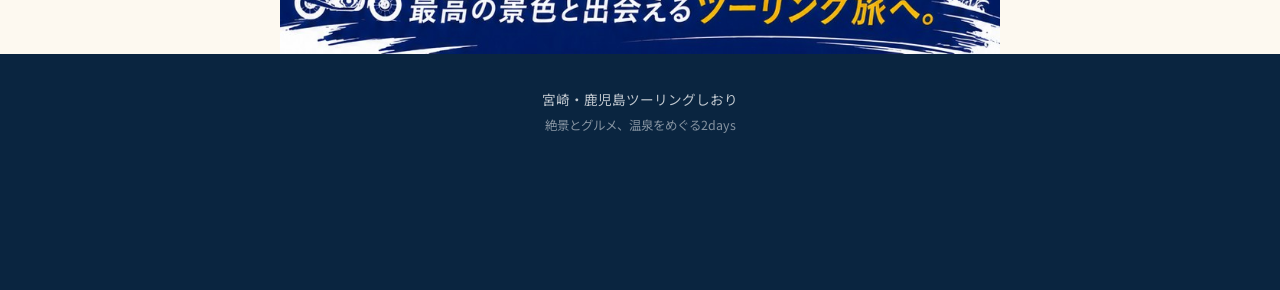
==== commit c92be10b: "下部に固定の「詳しい旅程はここから！」ボタンを追加 いただいたボタン画像を全ページ共通で画面下部に固定表示し、 タップすると詳しい旅程ページ（itinerary.html）に遷移するように した。トッ" ====
--- a/index.html
+++ b/index.html
@@ -48,6 +48,10 @@
 
 <a href="#top" class="to-top" id="to-top" aria-label="ページトップへ戻る">↑</a>
 
+<a href="itinerary.html" class="detail-cta" aria-label="詳しい旅程はここから！">
+  <img src="assets/img/cta-button.png" alt="詳しい旅程はここから！">
+</a>
+
 <script src="assets/js/main.js"></script>
 </body>
 </html>
--- a/assets/css/style.css
+++ b/assets/css/style.css
@@ -108,26 +108,35 @@
   height: auto;
 }
 
-.cta-link {
-  display: block;
-  background: #000;
-}
-
-.cta-img {
-  transition: transform .2s, filter .2s;
-}
-
-.cta-link:hover .cta-img {
-  transform: scale(1.015);
-  filter: brightness(1.06);
-}
+/* ---------- Fixed bottom CTA (detail itinerary) ---------- */
+.detail-cta {
+  position: fixed;
+  left: 0;
+  right: 0;
+  bottom: 0;
+  z-index: 95;
+  display: flex;
+  justify-content: center;
+  padding: 10px 16px calc(10px + env(safe-area-inset-bottom));
+  background: linear-gradient(180deg, rgba(10,37,64,0) 0%, rgba(10,37,64,0.85) 35%, rgba(10,37,64,0.95) 100%);
+}
+
+.detail-cta img {
+  width: 100%;
+  max-width: 480px;
+  height: auto;
+  filter: drop-shadow(0 6px 16px rgba(0,0,0,0.35));
+  transition: transform .2s;
+}
+
+.detail-cta:hover img { transform: scale(1.02); }
 
 /* ---------- Footer ---------- */
 .site-footer {
   background: var(--navy-dark);
   color: rgba(255,255,255,0.75);
   text-align: center;
-  padding: 34px 20px;
+  padding: 34px 20px calc(150px + env(safe-area-inset-bottom));
   font-size: 0.85rem;
 }
 
@@ -138,7 +147,7 @@
 .to-top {
   position: fixed;
   right: 20px;
-  bottom: 20px;
+  bottom: 96px;
   width: 46px;
   height: 46px;
   background: var(--orange);
